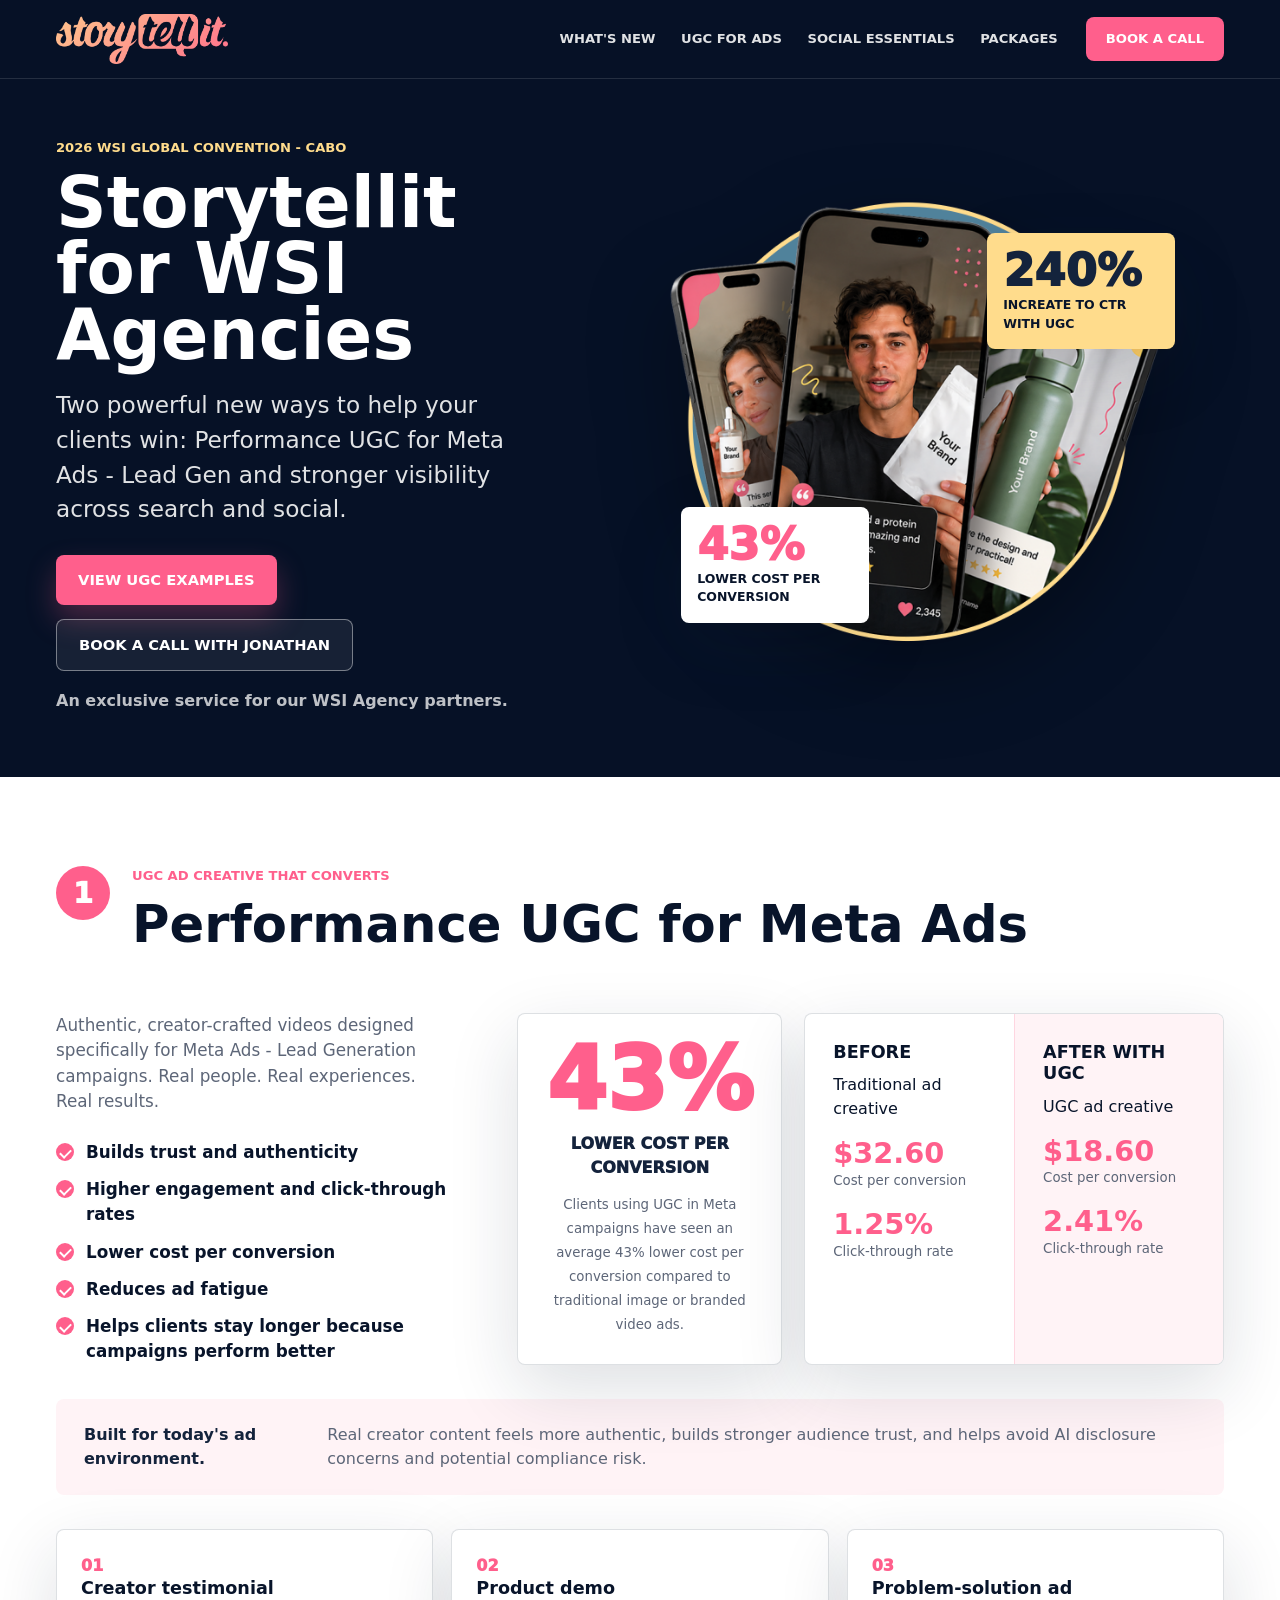
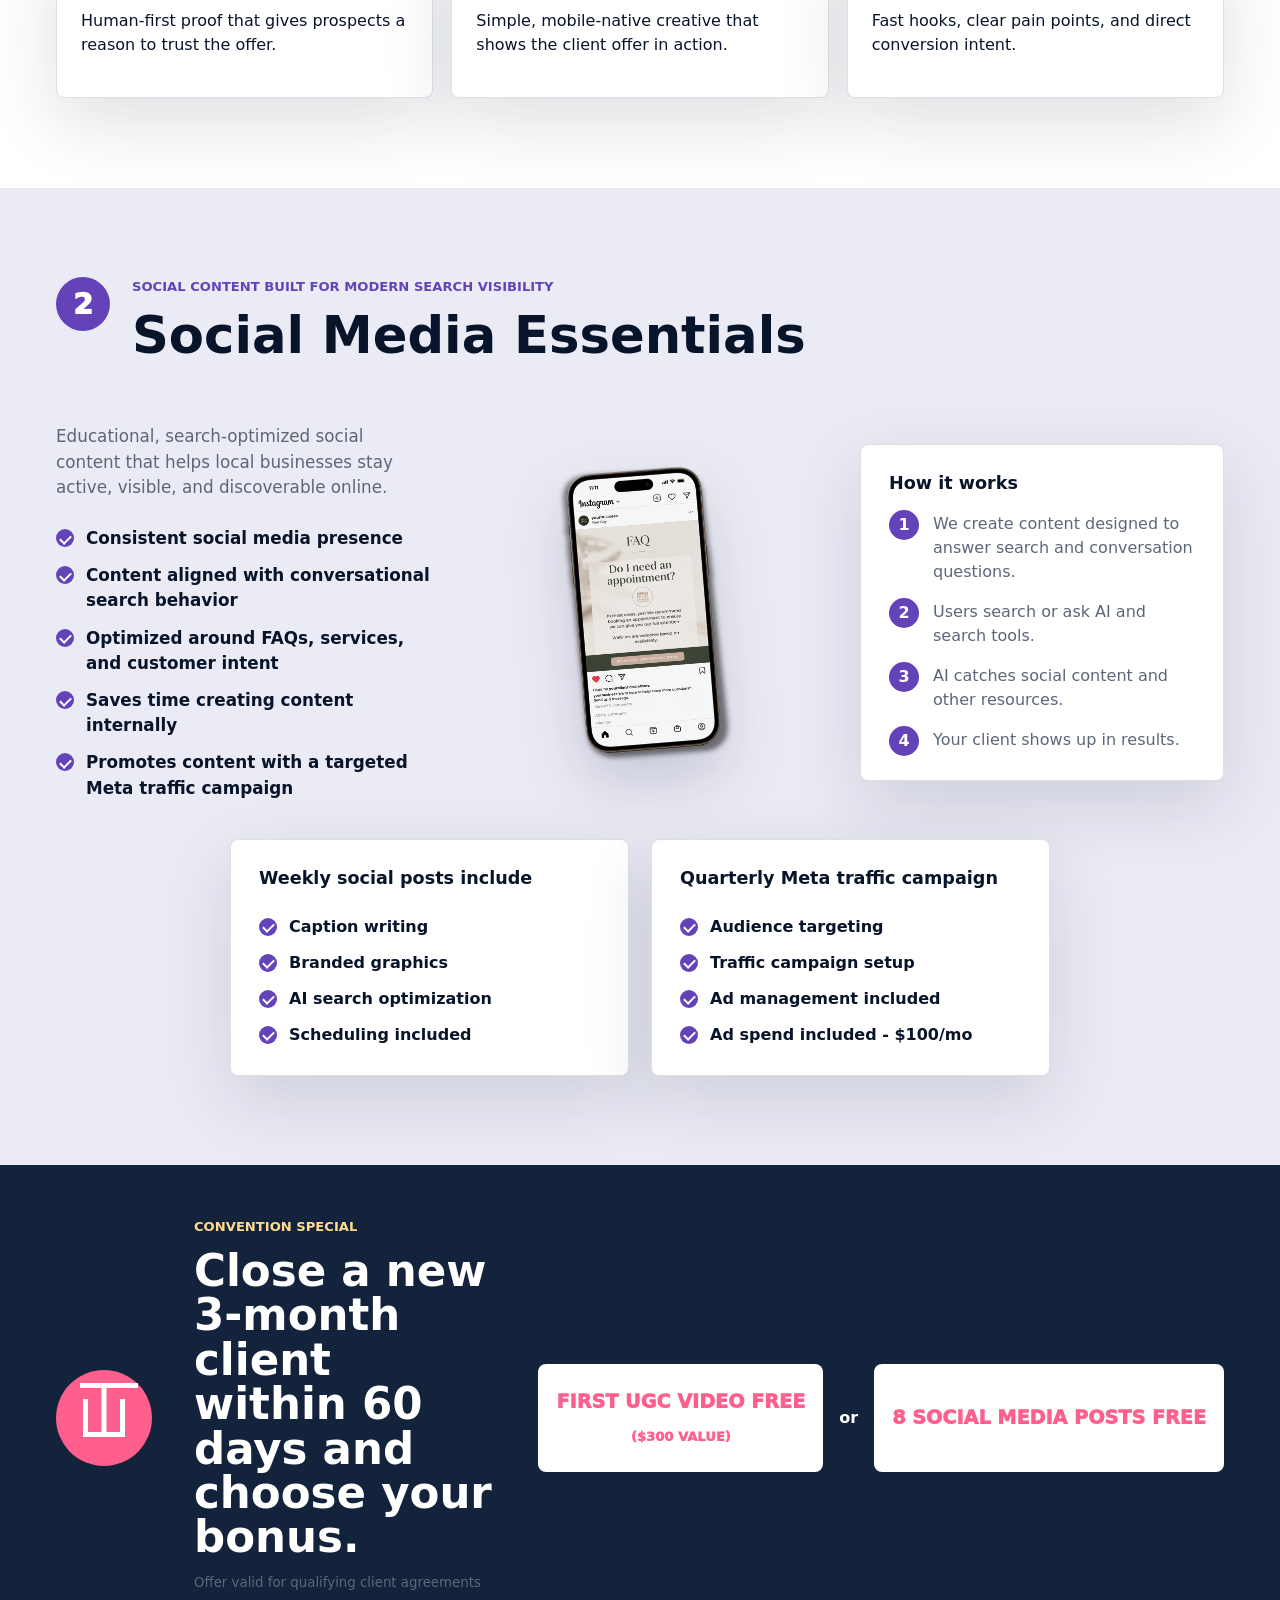
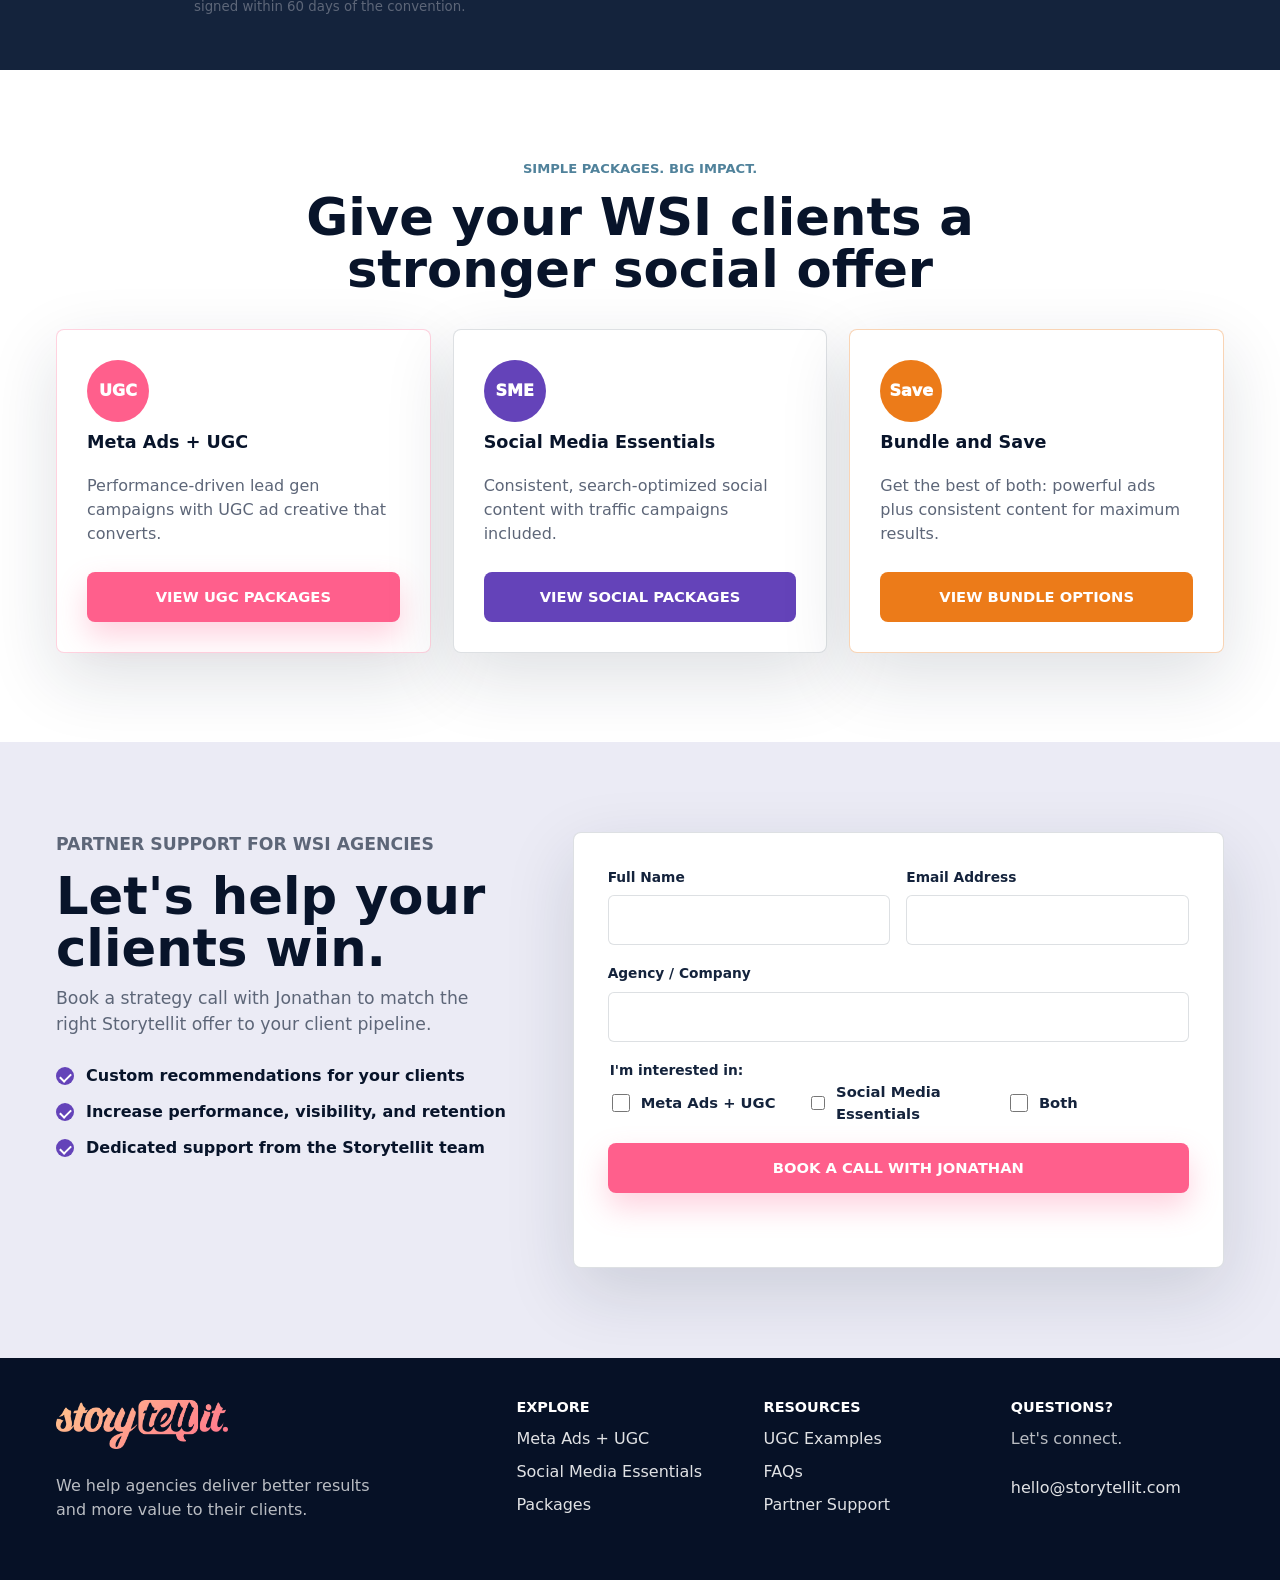
==== index.html @ 776c4718 "Update index.html" ====
<!doctype html>
<html lang="en">
  <head>
    <meta charset="utf-8" />
    <meta name="viewport" content="width=device-width, initial-scale=1" />
    <meta
      name="description"
      content="Storytellit helps WSI Agencies add performance UGC and search-optimized social media packages for their clients."
    />
    <title>Storytellit for WSI Agencies</title>
    <link rel="preload" href="ugc-bubble.png" as="image">
    <link rel="stylesheet" href="style.css">
  </head>
  <body>
    <header class="site-header" aria-label="Primary navigation">
      <a class="brand-link" href="#top" aria-label="Storytellit home">
        <img src="storytellit-logo.png" alt="Storytellit" />
      </a>
      <nav class="nav-links" aria-label="Page sections">
        <a href="#whats-new">What's New</a>
        <a href="#ugc">UGC for Ads</a>
        <a href="#social">Social Essentials</a>
        <a href="#packages">Packages</a>
      </nav>
      <a class="header-cta js-book-call" href="#contact">Book a Call</a>
    </header>

    <main id="top">
      <section class="hero" id="whats-new">
        <div class="hero__content">
          <p class="eyebrow">2026 WSI Global Convention - Cabo</p>
          <h1>Storytellit for WSI Agencies</h1>
          <p class="hero__lead">
            Two powerful new ways to help your clients win: Performance UGC for
            Meta Ads - Lead Gen and stronger visibility across search and social.
          </p>
          <div class="hero__actions">
            <a class="button button--primary" href="#ugc">View UGC Examples</a>
            <a class="button button--outline js-book-call" href="#contact">Book a Call with Jonathan</a>
          </div>
          <p class="trust-note">An exclusive service for our WSI Agency partners.</p>
        </div>

        <div class="hero__visual" aria-label="UGC creative examples">
          <img src="ugc-bubble.png" alt="Creator-style UGC ad creative on mobile phones" />
          <div class="result-card result-card--pink">
            <span>43%</span>
            <p>lower cost per conversion</p>
          </div>
          <div class="result-card result-card--gold">
            <span>240%</span>
            <p>increate to CTR with UGC</p>
          </div>
        </div>
      </section>

      <section class="section section--white" id="ugc">
        <div class="section-heading">
          <span class="section-number section-number--pink">1</span>
          <div>
            <p class="eyebrow eyebrow--pink">UGC ad creative that converts</p>
            <h2>Performance UGC for Meta Ads</h2>
          </div>
        </div>

        <div class="ugc-layout">
          <div class="copy-block">
            <p>
              Authentic, creator-crafted videos designed specifically for Meta Ads -
              Lead Generation campaigns. Real people. Real experiences. Real
              results.
            </p>
            <ul class="check-list check-list--pink">
              <li>Builds trust and authenticity</li>
              <li>Higher engagement and click-through rates</li>
              <li>Lower cost per conversion</li>
              <li>Reduces ad fatigue</li>
              <li>Helps clients stay longer because campaigns perform better</li>
            </ul>
          </div>

          <div class="metrics-panel">
            <div class="metric-card metric-card--featured">
              <span>43%</span>
              <p>lower cost per conversion</p>
              <small>
                Clients using UGC in Meta campaigns have seen an average 43%
                lower cost per conversion compared to traditional image or
                branded video ads.
              </small>
            </div>
            <div class="comparison-card">
              <div>
                <h3>Before</h3>
                <p>Traditional ad creative</p>
                <strong>$32.60</strong>
                <small>Cost per conversion</small>
                <strong>1.25%</strong>
                <small>Click-through rate</small>
              </div>
              <div>
                <h3>After with UGC</h3>
                <p>UGC ad creative</p>
                <strong>$18.60</strong>
                <small>Cost per conversion</small>
                <strong>2.41%</strong>
                <small>Click-through rate</small>
              </div>
            </div>
          </div>
        </div>

        <div class="note-strip">
          <strong>Built for today's ad environment.</strong>
          <span>
            Real creator content feels more authentic, builds stronger audience
            trust, and helps avoid AI disclosure concerns and potential
            compliance risk.
          </span>
        </div>

        <div class="example-formats" aria-label="UGC example formats">
          <article>
            <span>01</span>
            <h3>Creator testimonial</h3>
            <p>Human-first proof that gives prospects a reason to trust the offer.</p>
          </article>
          <article>
            <span>02</span>
            <h3>Product demo</h3>
            <p>Simple, mobile-native creative that shows the client offer in action.</p>
          </article>
          <article>
            <span>03</span>
            <h3>Problem-solution ad</h3>
            <p>Fast hooks, clear pain points, and direct conversion intent.</p>
          </article>
        </div>
      </section>

      <section class="section section--soft" id="social">
        <div class="section-heading">
          <span class="section-number section-number--purple">2</span>
          <div>
            <p class="eyebrow eyebrow--purple">Social content built for modern search visibility</p>
            <h2>Social Media Essentials</h2>
          </div>
        </div>

        <div class="social-layout">
          <div class="copy-block">
            <p>
              Educational, search-optimized social content that helps local
              businesses stay active, visible, and discoverable online.
            </p>
            <ul class="check-list check-list--purple">
              <li>Consistent social media presence</li>
              <li>Content aligned with conversational search behavior</li>
              <li>Optimized around FAQs, services, and customer intent</li>
              <li>Saves time creating content internally</li>
              <li>Promotes content with a targeted Meta traffic campaign</li>
            </ul>
          </div>

          <div class="social-visual">
            <img src="sme-bubble.png" alt="Social Media Essentials post example displayed on a phone" />
          </div>

          <div class="workflow-card">
            <h3>How it works</h3>
            <ol class="workflow-list">
              <li>We create content designed to answer search and conversation questions.</li>
              <li>Users search or ask AI and search tools.</li>
              <li>AI catches social content and other resources.</li>
              <li>Your client shows up in results.</li>
            </ol>
          </div>
        </div>

        <div class="included-grid">
          <article>
            <h3>Weekly social posts include</h3>
            <ul>
              <li>Caption writing</li>
              <li>Branded graphics</li>
              <li>AI search optimization</li>
              <li>Scheduling included</li>
            </ul>
          </article>
          <article>
            <h3>Quarterly Meta traffic campaign</h3>
            <ul>
              <li>Audience targeting</li>
              <li>Traffic campaign setup</li>
              <li>Ad management included</li>
              <li>Ad spend included - $100/mo</li>
            </ul>
          </article>
        </div>
      </section>

      <section class="special" aria-label="Convention special">
        <div class="special__gift" aria-hidden="true">
          <span></span>
        </div>
        <div class="special__copy">
          <p class="eyebrow">Convention special</p>
          <h2>Close a new 3-month client within 60 days and choose your bonus.</h2>
          <small>Offer valid for qualifying client agreements signed within 60 days of the convention.</small>
        </div>
        <div class="special__offers">
          <div>First UGC video free <span>($300 value)</span></div>
          <strong>or</strong>
          <div>8 social media posts free</div>
        </div>
      </section>

      <section class="section section--white" id="packages">
        <div class="center-heading">
          <p class="eyebrow eyebrow--blue">Simple packages. Big impact.</p>
          <h2>Give your WSI clients a stronger social offer</h2>
        </div>

        <div class="package-grid">
          <article class="package-card package-card--pink">
            <div class="package-icon">UGC</div>
            <h3>Meta Ads + UGC</h3>
            <p>Performance-driven lead gen campaigns with UGC ad creative that converts.</p>
            <a class="button button--primary" href="#ugc">View UGC Packages</a>
          </article>
          <article class="package-card package-card--purple">
            <div class="package-icon">SME</div>
            <h3>Social Media Essentials</h3>
            <p>Consistent, search-optimized social content with traffic campaigns included.</p>
            <a class="button button--purple" href="#social">View Social Packages</a>
          </article>
          <article class="package-card package-card--gold">
            <div class="package-icon">Save</div>
            <h3>Bundle and Save</h3>
            <p>Get the best of both: powerful ads plus consistent content for maximum results.</p>
            <a class="button button--gold js-book-call" href="#contact">View Bundle Options</a>
          </article>
        </div>
      </section>

      <section class="contact-section" id="contact">
        <div class="contact-copy">
          <p class="eyebrow eyebrow--purple">Partner support for WSI Agencies</p>
          <h2>Let's help your clients win.</h2>
          <p>Book a strategy call with Jonathan to match the right Storytellit offer to your client pipeline.</p>
          <ul class="check-list check-list--purple">
            <li>Custom recommendations for your clients</li>
            <li>Increase performance, visibility, and retention</li>
            <li>Dedicated support from the Storytellit team</li>
          </ul>
        </div>

        <form class="contact-form" id="strategyForm">
          <div class="field-row">
            <label>
              <span>Full Name</span>
              <input name="name" autocomplete="name" required />
            </label>
            <label>
              <span>Email Address</span>
              <input type="email" name="email" autocomplete="email" required />
            </label>
          </div>
          <label>
            <span>Agency / Company</span>
            <input name="company" autocomplete="organization" required />
          </label>
          <fieldset>
            <legend>I'm interested in:</legend>
            <label><input type="checkbox" name="interest" value="Meta Ads + UGC" /> Meta Ads + UGC</label>
            <label><input type="checkbox" name="interest" value="Social Media Essentials" /> Social Media Essentials</label>
            <label><input type="checkbox" name="interest" value="Both" /> Both</label>
          </fieldset>
          <button class="button button--primary" type="submit">Book a Call with Jonathan</button>
          <p class="form-status" role="status" aria-live="polite"></p>
        </form>
      </section>
    </main>

    <footer class="site-footer">
      <div>
        <img src="storytellit-logo.png" alt="Storytellit" />
        <p>We help agencies deliver better results and more value to their clients.</p>
      </div>
      <nav aria-label="Footer explore links">
        <h2>Explore</h2>
        <a href="#ugc">Meta Ads + UGC</a>
        <a href="#social">Social Media Essentials</a>
        <a href="#packages">Packages</a>
      </nav>
      <nav aria-label="Footer resources links">
        <h2>Resources</h2>
        <a href="#ugc">UGC Examples</a>
        <a href="#packages">FAQs</a>
        <a href="#contact">Partner Support</a>
      </nav>
      <div>
        <h2>Questions?</h2>
        <p>Let's connect.</p>
        <a href="mailto:hello@storytellit.com">hello@storytellit.com</a>
      </div>
    </footer>

    <script src="script.js"></script>
  </body>
</html>
---- style.css ----
:root {
  --blue: #50829b;
  --gold: #ffdc8c;
  --navy: #14233c;
  --soft: #ebebf5;
  --pink: #ff5f8c;
  --purple: #6443b9;
  --ink: #08142a;
  --muted: #5d6678;
  --white: #ffffff;
  --line: rgba(20, 35, 60, 0.14);
  --shadow: 0 24px 70px rgba(20, 35, 60, 0.14);
  --radius: 8px;
  font-family:
    Inter, ui-sans-serif, system-ui, -apple-system, BlinkMacSystemFont, "Segoe UI",
    sans-serif;
}

* {
  box-sizing: border-box;
}

html {
  scroll-behavior: smooth;
}

body {
  margin: 0;
  background: var(--white);
  color: var(--ink);
  line-height: 1.5;
}

img {
  display: block;
  max-width: 100%;
}

a {
  color: inherit;
  text-decoration: none;
}

.site-header {
  position: sticky;
  top: 0;
  z-index: 10;
  display: flex;
  align-items: center;
  gap: 28px;
  min-height: 76px;
  padding: 14px clamp(20px, 5vw, 56px);
  background: #061126;
  color: var(--white);
  border-bottom: 1px solid rgba(255, 255, 255, 0.12);
}

.brand-link {
  display: inline-flex;
  align-items: center;
  flex: 0 0 auto;
}

.brand-link img {
  width: 172px;
  height: auto;
}

.nav-links {
  display: flex;
  justify-content: flex-end;
  gap: clamp(12px, 2vw, 28px);
  width: 100%;
  font-size: 0.82rem;
  font-weight: 800;
  text-transform: uppercase;
}

.nav-links a,
.site-footer a {
  opacity: 0.88;
}

.nav-links a:hover,
.site-footer a:hover {
  opacity: 1;
}

.header-cta {
  flex: 0 0 auto;
  padding: 12px 20px;
  border-radius: var(--radius);
  background: var(--pink);
  color: var(--white);
  font-weight: 900;
  text-transform: uppercase;
  font-size: 0.82rem;
}

.hero {
  display: grid;
  grid-template-columns: minmax(0, 0.9fr) minmax(360px, 1.1fr);
  align-items: center;
  gap: clamp(24px, 5vw, 72px);
  min-height: calc(86vh - 76px);
  padding: clamp(28px, 4vw, 46px) clamp(20px, 5vw, 56px) clamp(32px, 4vw, 50px);
  background: #061126;
  color: var(--white);
  overflow: hidden;
}

.hero__content {
  max-width: 680px;
}

.eyebrow {
  margin: 0 0 12px;
  color: var(--gold);
  font-size: 0.82rem;
  font-weight: 900;
  letter-spacing: 0;
  text-transform: uppercase;
}

.eyebrow--pink {
  color: var(--pink);
}

.eyebrow--purple {
  color: var(--purple);
}

.eyebrow--blue {
  color: var(--blue);
}

h1,
h2,
h3,
p {
  margin-top: 0;
}

h1 {
  max-width: 720px;
  margin-bottom: 20px;
  font-size: clamp(2.9rem, 5.5vw, 5.4rem);
  line-height: 0.94;
  letter-spacing: 0;
}

h2 {
  margin-bottom: 12px;
  font-size: clamp(2.05rem, 4vw, 4rem);
  line-height: 1.02;
  letter-spacing: 0;
}

h3 {
  margin-bottom: 10px;
  font-size: 1.1rem;
  line-height: 1.2;
}

.hero__lead {
  max-width: 600px;
  margin-bottom: 28px;
  color: rgba(255, 255, 255, 0.88);
  font-size: clamp(1.08rem, 2vw, 1.45rem);
}

.hero__actions,
.package-card .button {
  display: flex;
  flex-wrap: wrap;
  gap: 14px;
}

.button {
  display: inline-flex;
  align-items: center;
  justify-content: center;
  min-height: 48px;
  padding: 14px 22px;
  border: 0;
  border-radius: var(--radius);
  cursor: pointer;
  font: inherit;
  font-size: 0.92rem;
  font-weight: 900;
  text-transform: uppercase;
  transition:
    transform 160ms ease,
    box-shadow 160ms ease,
    background 160ms ease;
}

.button:hover,
.header-cta:hover {
  transform: translateY(-1px);
}

.button--primary {
  background: var(--pink);
  color: var(--white);
  box-shadow: 0 14px 30px rgba(255, 95, 140, 0.28);
}

.button--outline {
  background: rgba(255, 255, 255, 0.07);
  color: var(--white);
  border: 1px solid rgba(255, 255, 255, 0.42);
}

.button--purple {
  background: var(--purple);
  color: var(--white);
}

.button--gold {
  background: #ec7b19;
  color: var(--white);
}

.trust-note {
  margin: 18px 0 0;
  color: rgba(255, 255, 255, 0.74);
  font-weight: 700;
}

.hero__visual {
  position: relative;
  justify-self: center;
  width: min(520px, 100%);
}

.hero__visual img {
  width: 100%;
  filter: drop-shadow(0 30px 42px rgba(0, 0, 0, 0.34));
}

.result-card {
  position: absolute;
  display: grid;
  gap: 2px;
  width: min(188px, 36vw);
  padding: 16px;
  border-radius: var(--radius);
  background: var(--white);
  color: var(--ink);
  box-shadow: var(--shadow);
}

.result-card span {
  color: var(--pink);
  font-size: clamp(1.7rem, 4vw, 2.8rem);
  font-weight: 950;
  line-height: 1;
}

.result-card p {
  margin: 0;
  font-size: 0.78rem;
  font-weight: 900;
  text-transform: uppercase;
}

.result-card--pink {
  left: 4%;
  bottom: 12%;
}

.result-card--gold {
  right: 1%;
  top: 13%;
  background: var(--gold);
}

.result-card--gold span {
  color: var(--navy);
}

.section {
  padding: clamp(52px, 7vw, 96px) clamp(20px, 5vw, 56px);
}

.section--white {
  background: var(--white);
}

.section--soft {
  background: var(--soft);
}

.section-heading {
  display: flex;
  align-items: flex-start;
  gap: 22px;
  max-width: 1180px;
  margin: 0 auto clamp(28px, 4vw, 52px);
}

.section-number {
  display: inline-flex;
  align-items: center;
  justify-content: center;
  flex: 0 0 54px;
  width: 54px;
  height: 54px;
  border-radius: 50%;
  color: var(--white);
  font-size: 1.8rem;
  font-weight: 950;
}

.section-number--pink {
  background: var(--pink);
}

.section-number--purple {
  background: var(--purple);
}

.ugc-layout,
.social-layout {
  display: grid;
  grid-template-columns: minmax(0, 0.72fr) minmax(0, 1.28fr);
  gap: clamp(24px, 5vw, 64px);
  max-width: 1180px;
  margin: 0 auto;
}

.copy-block {
  max-width: 500px;
  color: var(--muted);
  font-size: 1.05rem;
}

.check-list,
.included-grid ul {
  display: grid;
  gap: 12px;
  padding: 0;
  margin: 26px 0 0;
  list-style: none;
}

.check-list li,
.included-grid li {
  position: relative;
  padding-left: 30px;
  color: var(--ink);
  font-weight: 650;
}

.check-list li::before,
.included-grid li::before {
  position: absolute;
  left: 0;
  top: 0.18em;
  display: inline-flex;
  align-items: center;
  justify-content: center;
  width: 18px;
  height: 18px;
  border-radius: 50%;
  color: var(--white);
  content: "";
}

.check-list li::after,
.included-grid li::after {
  position: absolute;
  left: 6px;
  top: 0.41em;
  width: 5px;
  height: 9px;
  border: solid var(--white);
  border-width: 0 2px 2px 0;
  content: "";
  transform: rotate(45deg);
}

.check-list--pink li::before {
  background: var(--pink);
}

.check-list--purple li::before,
.included-grid li::before {
  background: var(--purple);
}

.metrics-panel {
  display: grid;
  grid-template-columns: 0.72fr 1.28fr;
  gap: 22px;
  align-items: stretch;
}

.metric-card,
.comparison-card,
.workflow-card,
.included-grid article,
.package-card,
.contact-form,
.example-formats article {
  border: 1px solid var(--line);
  border-radius: var(--radius);
  background: var(--white);
  box-shadow: var(--shadow);
}

.metric-card {
  padding: 28px;
  text-align: center;
}

.metric-card span {
  color: var(--pink);
  font-size: clamp(3.5rem, 8vw, 5.4rem);
  font-weight: 950;
  line-height: 0.9;
}

.metric-card p {
  margin: 12px 0;
  color: var(--navy);
  font-weight: 950;
  text-transform: uppercase;
}

small {
  color: var(--muted);
  line-height: 1.45;
}

.comparison-card {
  display: grid;
  grid-template-columns: repeat(2, minmax(0, 1fr));
  overflow: hidden;
}

.comparison-card > div {
  padding: 28px;
}

.comparison-card > div + div {
  background: #fff3f6;
  border-left: 1px solid rgba(255, 95, 140, 0.2);
}

.comparison-card h3 {
  text-transform: uppercase;
}

.comparison-card strong {
  display: block;
  margin-top: 18px;
  color: var(--pink);
  font-size: 1.8rem;
  line-height: 1;
}

.note-strip {
  display: flex;
  gap: 18px;
  max-width: 1180px;
  margin: 34px auto 0;
  padding: 24px 28px;
  border-radius: var(--radius);
  background: #fff3f6;
  color: var(--navy);
}

.note-strip span {
  color: var(--muted);
}

.example-formats {
  display: grid;
  grid-template-columns: repeat(3, minmax(0, 1fr));
  gap: 18px;
  max-width: 1180px;
  margin: 34px auto 0;
}

.example-formats article {
  padding: 24px;
}

.example-formats span {
  color: var(--pink);
  font-weight: 950;
}

.social-layout {
  grid-template-columns: minmax(0, 0.72fr) minmax(260px, 0.58fr) minmax(0, 0.7fr);
  align-items: center;
}

.social-visual img {
  width: min(360px, 100%);
  margin: 0 auto;
  filter: drop-shadow(0 28px 30px rgba(20, 35, 60, 0.18));
}

.workflow-card {
  padding: 28px;
}

.workflow-list {
  display: grid;
  gap: 16px;
  padding: 0;
  margin: 18px 0 0;
  list-style: none;
  counter-reset: workflow;
}

.workflow-list li {
  position: relative;
  padding-left: 44px;
  color: var(--muted);
}

.workflow-list li::before {
  position: absolute;
  left: 0;
  top: -2px;
  display: inline-flex;
  align-items: center;
  justify-content: center;
  width: 30px;
  height: 30px;
  border-radius: 50%;
  background: var(--purple);
  color: var(--white);
  content: counter(workflow);
  counter-increment: workflow;
  font-weight: 900;
}

.included-grid {
  display: grid;
  grid-template-columns: repeat(2, minmax(0, 1fr));
  gap: 22px;
  max-width: 820px;
  margin: 38px auto 0;
}

.included-grid article {
  padding: 28px;
}

.special {
  display: grid;
  grid-template-columns: auto minmax(260px, 1fr) auto;
  align-items: center;
  gap: clamp(20px, 4vw, 42px);
  padding: clamp(32px, 5vw, 52px) clamp(20px, 5vw, 56px);
  background: var(--navy);
  color: var(--white);
}

.special__gift {
  display: flex;
  align-items: center;
  justify-content: center;
  width: 96px;
  height: 96px;
  border-radius: 50%;
  background: var(--pink);
}

.special__gift span {
  position: relative;
  width: 42px;
  height: 38px;
  border: 5px solid var(--white);
  border-top: 0;
}

.special__gift span::before,
.special__gift span::after {
  position: absolute;
  background: var(--white);
  content: "";
}

.special__gift span::before {
  left: 50%;
  top: -14px;
  width: 5px;
  height: 52px;
  transform: translateX(-50%);
}

.special__gift span::after {
  left: -8px;
  top: -16px;
  width: 58px;
  height: 5px;
}

.special h2 {
  max-width: 720px;
  margin-bottom: 10px;
  font-size: clamp(1.8rem, 3.4vw, 3.2rem);
}

.special__offers {
  display: flex;
  align-items: center;
  gap: 16px;
}

.special__offers div {
  display: grid;
  place-items: center;
  min-width: 190px;
  min-height: 108px;
  padding: 18px;
  border-radius: var(--radius);
  background: var(--white);
  color: var(--pink);
  font-size: 1.2rem;
  font-weight: 950;
  line-height: 1.1;
  text-align: center;
  text-transform: uppercase;
}

.special__offers span {
  color: var(--pink);
  font-size: 0.82rem;
}

.center-heading {
  max-width: 780px;
  margin: 0 auto 34px;
  text-align: center;
}

.package-grid {
  display: grid;
  grid-template-columns: repeat(3, minmax(0, 1fr));
  gap: 22px;
  max-width: 1180px;
  margin: 0 auto;
}

.package-card {
  display: flex;
  flex-direction: column;
  gap: 10px;
  padding: 30px;
}

.package-card p {
  flex: 1;
  color: var(--muted);
}

.package-icon {
  display: inline-flex;
  align-items: center;
  justify-content: center;
  width: 62px;
  height: 62px;
  border-radius: 50%;
  color: var(--white);
  font-weight: 950;
}

.package-card--pink {
  border-color: rgba(255, 95, 140, 0.28);
}

.package-card--pink .package-icon {
  background: var(--pink);
}

.package-card--purple .package-icon {
  background: var(--purple);
}

.package-card--gold {
  border-color: rgba(236, 123, 25, 0.32);
}

.package-card--gold .package-icon {
  background: #ec7b19;
}

.contact-section {
  display: grid;
  grid-template-columns: minmax(0, 0.82fr) minmax(340px, 1.18fr);
  gap: clamp(28px, 5vw, 72px);
  padding: clamp(52px, 7vw, 92px) clamp(20px, 5vw, 56px);
  background: var(--soft);
}

.contact-copy {
  max-width: 540px;
}

.contact-copy p {
  color: var(--muted);
  font-size: 1.08rem;
}

.contact-form {
  display: grid;
  gap: 18px;
  padding: clamp(22px, 4vw, 34px);
}

.field-row {
  display: grid;
  grid-template-columns: repeat(2, minmax(0, 1fr));
  gap: 16px;
}

label,
fieldset {
  display: grid;
  gap: 8px;
  margin: 0;
  color: var(--navy);
  font-weight: 800;
}

label span,
legend {
  font-size: 0.86rem;
}

input {
  width: 100%;
  min-height: 48px;
  padding: 12px 14px;
  border: 1px solid var(--line);
  border-radius: 6px;
  color: var(--ink);
  font: inherit;
}

input:focus {
  outline: 3px solid rgba(80, 130, 155, 0.22);
  border-color: var(--blue);
}

fieldset {
  grid-template-columns: repeat(3, minmax(0, 1fr));
  gap: 12px 16px;
  padding: 0;
  border: 0;
}

legend {
  grid-column: 1 / -1;
}

fieldset label {
  display: flex;
  align-items: center;
  gap: 8px;
  min-height: 38px;
  font-size: 0.92rem;
  font-weight: 700;
}

fieldset input {
  width: 18px;
  min-height: 18px;
  accent-color: var(--pink);
}

.form-status {
  min-height: 22px;
  margin: 0;
  color: var(--muted);
  font-size: 0.92rem;
}

.site-footer {
  display: grid;
  grid-template-columns: minmax(220px, 1.4fr) repeat(3, minmax(140px, 0.7fr));
  gap: 34px;
  padding: 42px clamp(20px, 5vw, 56px);
  background: #061126;
  color: var(--white);
}

.site-footer img {
  width: 172px;
  margin-bottom: 16px;
}

.site-footer p {
  max-width: 320px;
  color: rgba(255, 255, 255, 0.72);
}

.site-footer nav,
.site-footer div {
  display: grid;
  align-content: start;
  gap: 9px;
}

.site-footer h2 {
  margin: 0 0 4px;
  color: var(--white);
  font-size: 0.9rem;
  text-transform: uppercase;
}

@media (max-width: 1080px) {
  .nav-links {
    display: none;
  }

  .site-header {
    justify-content: space-between;
  }

  .hero,
  .ugc-layout,
  .social-layout,
  .contact-section,
  .special {
    grid-template-columns: 1fr;
  }

  .hero {
    min-height: auto;
  }

  .hero__content {
    max-width: 820px;
  }

  .hero__visual {
    max-width: 620px;
  }

  .metrics-panel,
  .package-grid,
  .example-formats {
    grid-template-columns: 1fr;
  }

  .social-layout {
    align-items: start;
  }

  .social-visual {
    order: -1;
  }

  .special__offers {
    align-items: stretch;
  }
}

@media (max-width: 720px) {
  .site-header {
    min-height: 66px;
    padding: 12px 16px;
  }

  .brand-link img,
  .site-footer img {
    width: 138px;
  }

  .header-cta {
    padding: 10px 12px;
    font-size: 0.72rem;
  }

  .hero {
    gap: 18px;
    padding: 18px 16px 22px;
  }

  h1 {
    font-size: clamp(2.15rem, 12vw, 3.2rem);
  }

  .hero__lead {
    margin-bottom: 18px;
    font-size: 1rem;
  }

  .hero__actions {
    gap: 10px;
  }

  .button {
    min-height: 44px;
    padding: 12px 16px;
    font-size: 0.8rem;
  }

  .trust-note {
    margin-top: 12px;
    font-size: 0.9rem;
  }

  .hero__visual img {
    width: min(230px, 66vw);
    margin: 0 auto;
  }

  .section,
  .contact-section {
    padding: 46px 16px;
  }

  .section-heading {
    gap: 14px;
  }

  .section-number {
    flex-basis: 44px;
    width: 44px;
    height: 44px;
    font-size: 1.35rem;
  }

  .comparison-card,
  .included-grid,
  .field-row,
  fieldset,
  .site-footer {
    grid-template-columns: 1fr;
  }

  .comparison-card > div + div {
    border-top: 1px solid rgba(255, 95, 140, 0.2);
    border-left: 0;
  }

  .note-strip,
  .special__offers {
    flex-direction: column;
  }

  .result-card {
    width: 118px;
    padding: 10px;
  }

  .result-card span {
    font-size: 1.55rem;
  }

  .result-card p {
    font-size: 0.58rem;
  }

  .result-card--pink {
    left: 3%;
    bottom: 3%;
  }

  .result-card--gold {
    right: 3%;
    top: 8%;
  }

  .special {
    padding: 40px 16px;
  }

  .special__gift {
    width: 76px;
    height: 76px;
  }

  .special__offers div {
    width: 100%;
    min-height: 92px;
  }
}
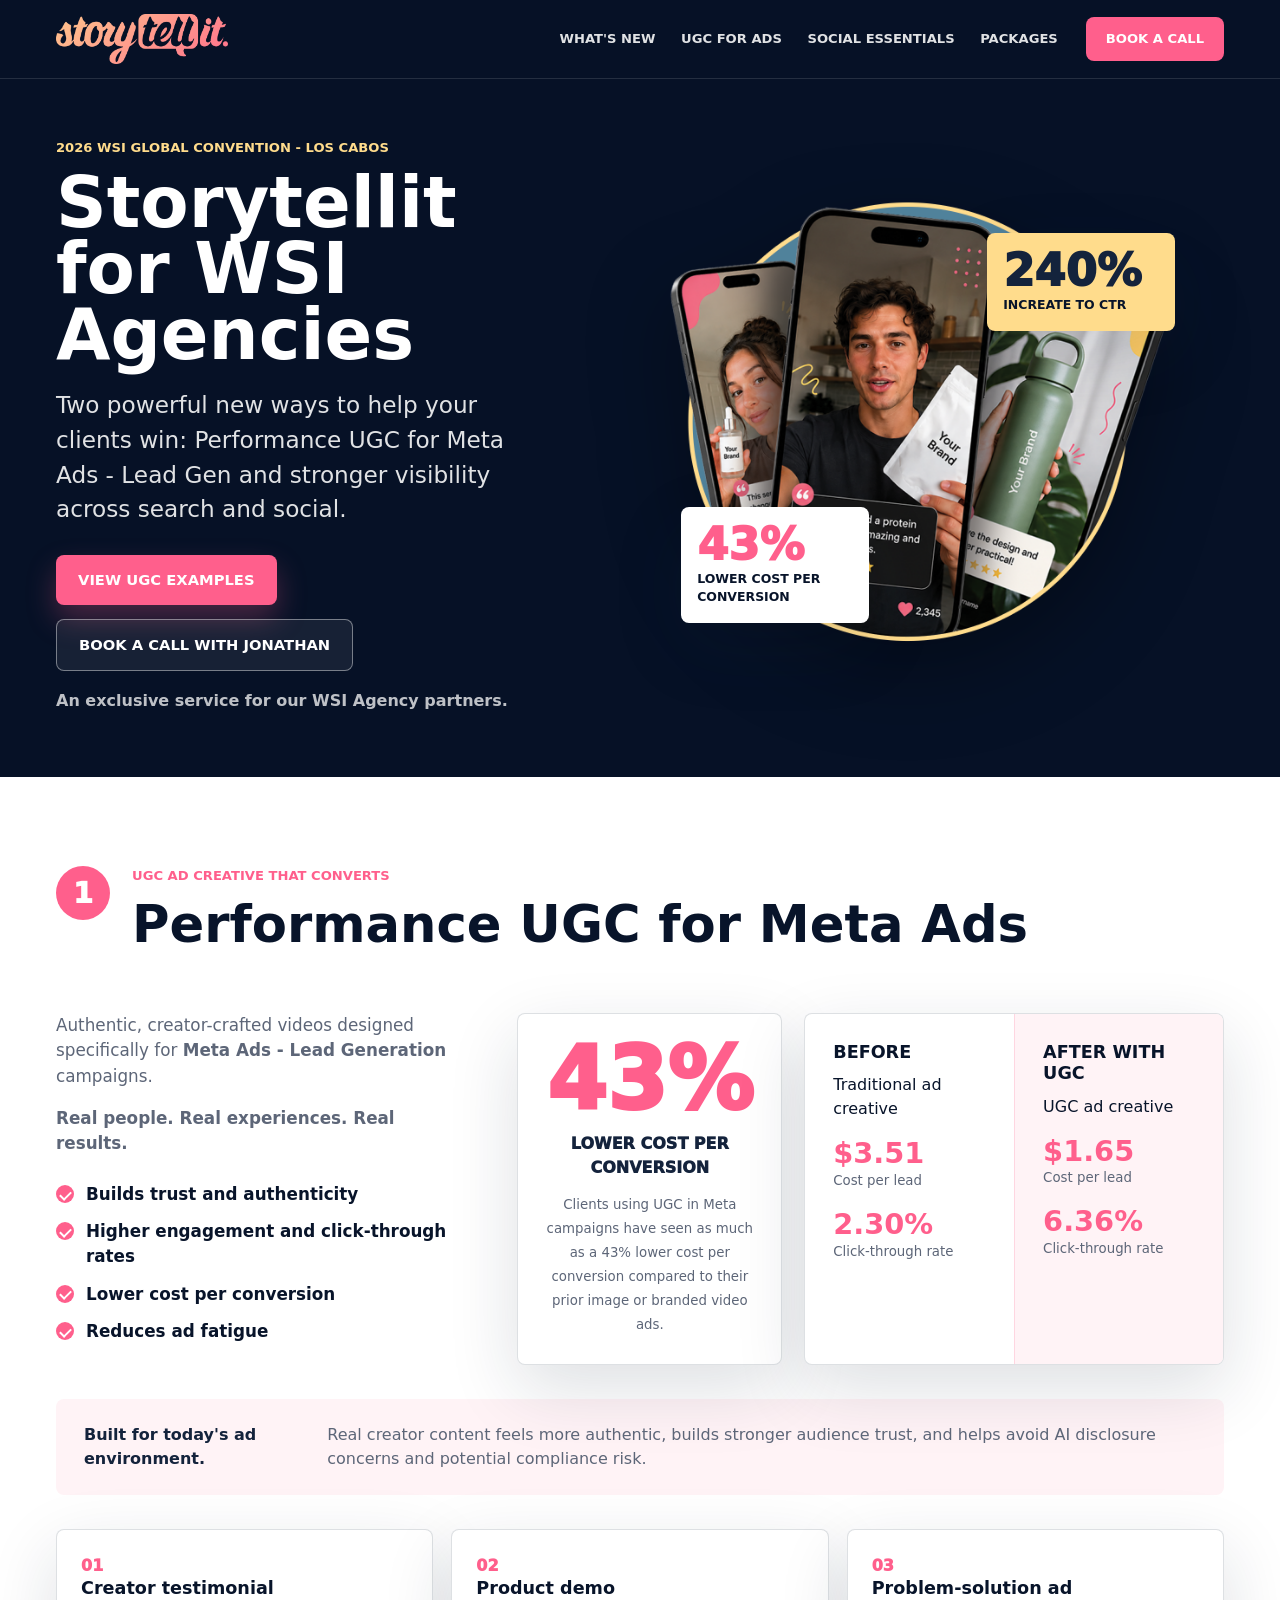
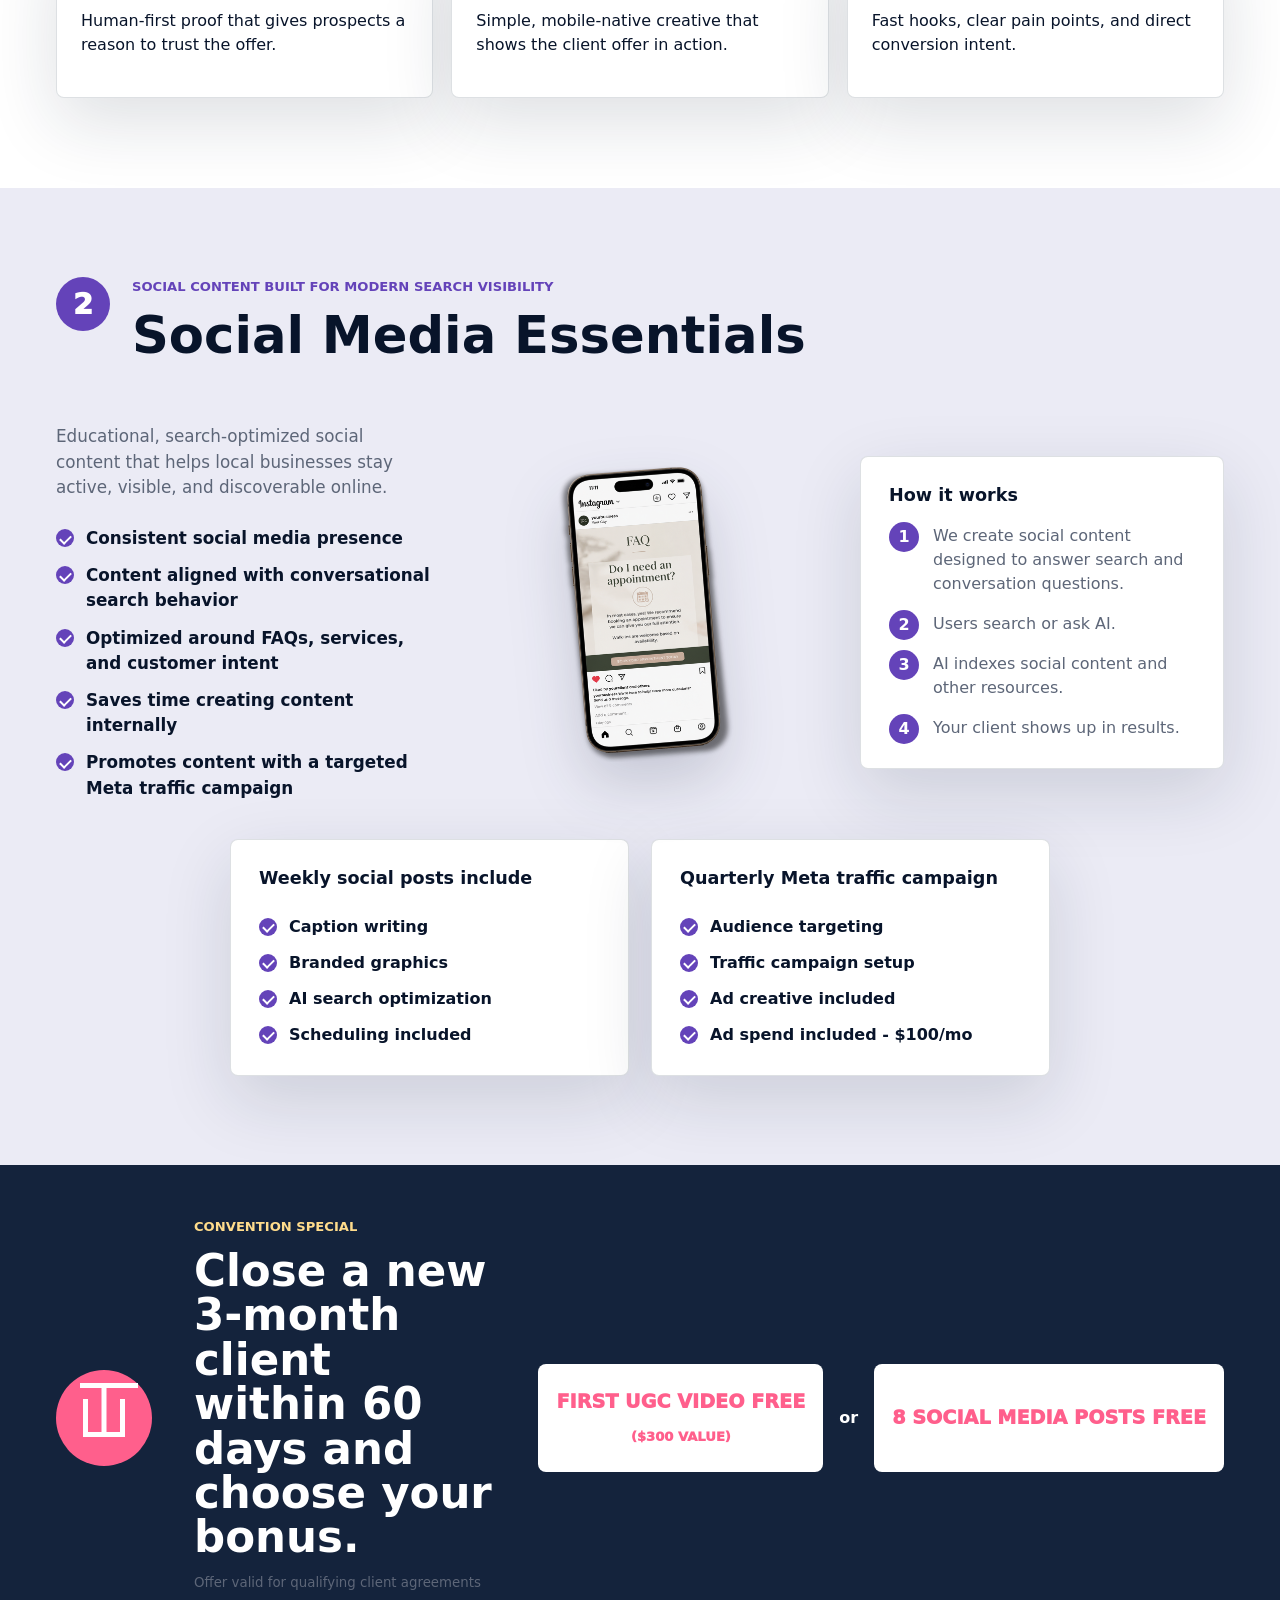
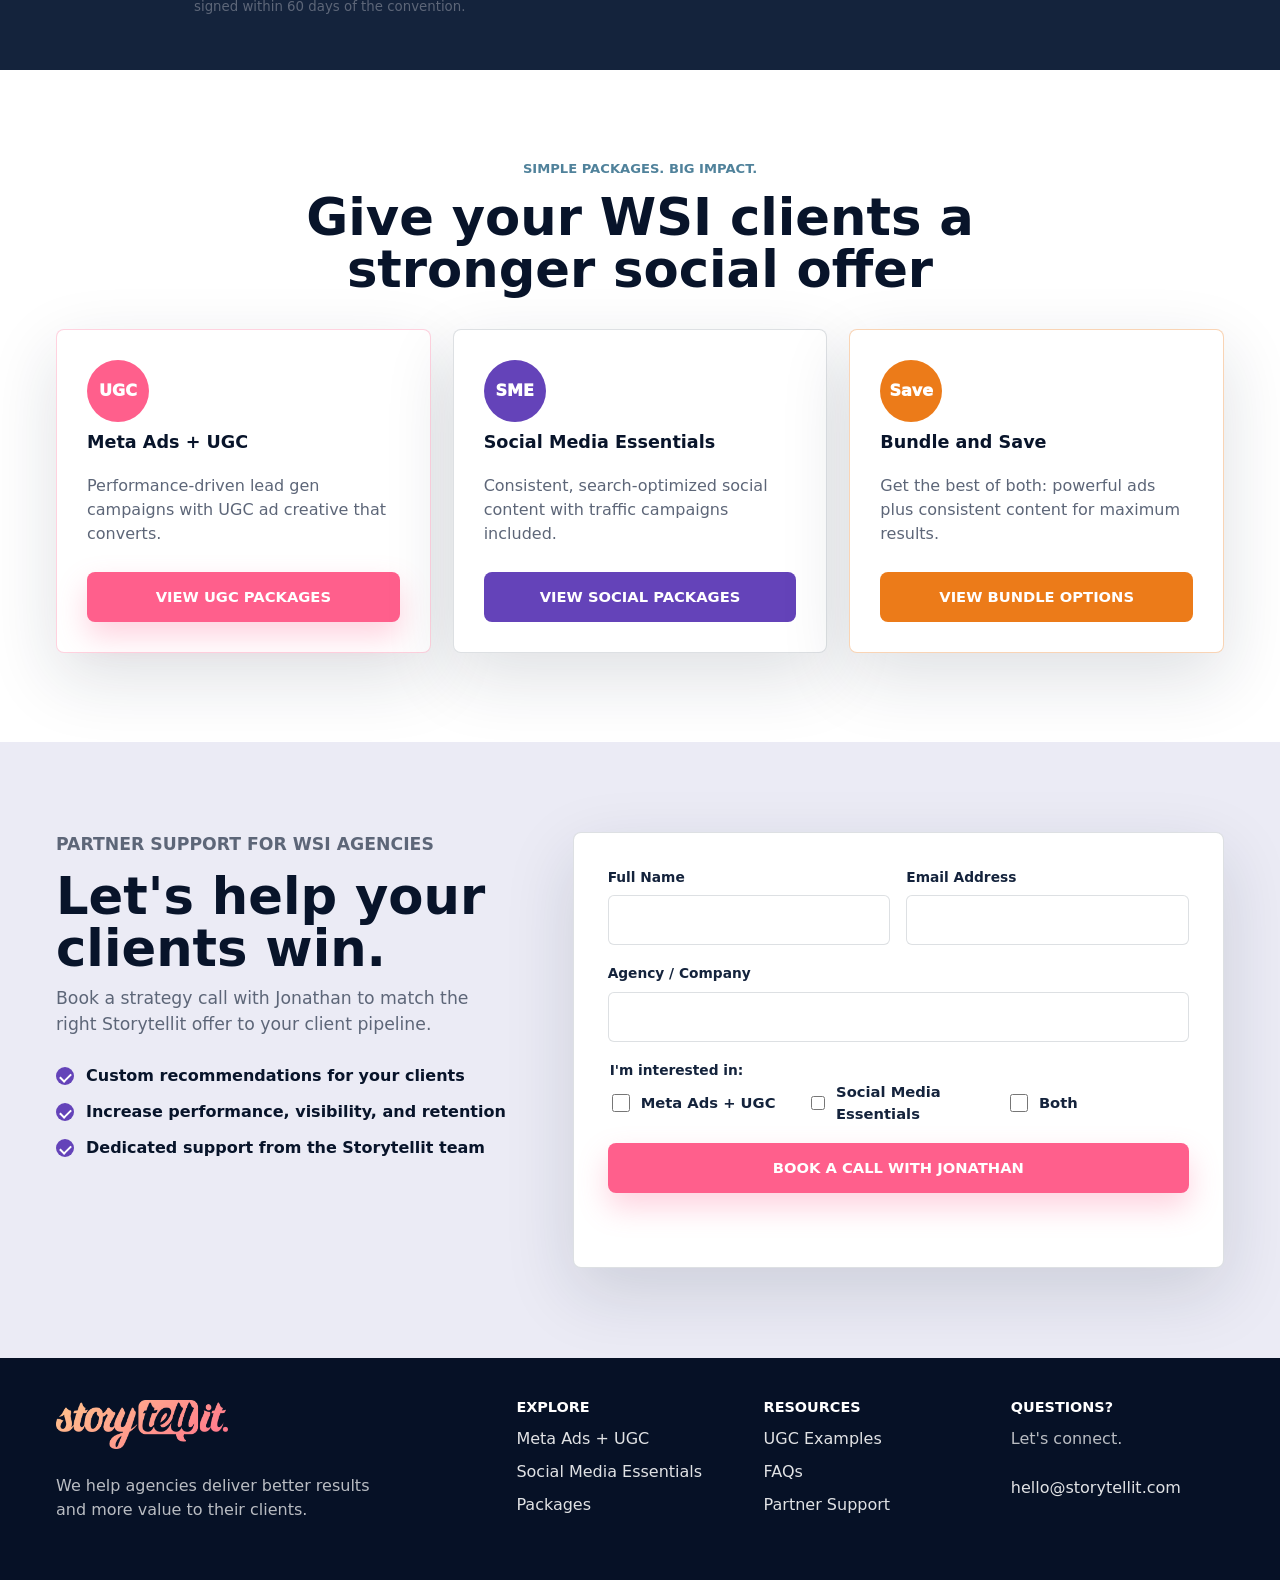
==== commit a4d6ff30: "Update index.html" ====
--- a/index.html
+++ b/index.html
@@ -28,7 +28,7 @@
     <main id="top">
       <section class="hero" id="whats-new">
         <div class="hero__content">
-          <p class="eyebrow">2026 WSI Global Convention - Cabo</p>
+          <p class="eyebrow">2026 WSI Global Convention - Los Cabos</p>
           <h1>Storytellit for WSI Agencies</h1>
           <p class="hero__lead">
             Two powerful new ways to help your clients win: Performance UGC for
@@ -49,7 +49,7 @@
           </div>
           <div class="result-card result-card--gold">
             <span>240%</span>
-            <p>increate to CTR with UGC</p>
+            <p>increate to CTR</p>
           </div>
         </div>
       </section>
@@ -66,16 +66,16 @@
         <div class="ugc-layout">
           <div class="copy-block">
             <p>
-              Authentic, creator-crafted videos designed specifically for Meta Ads -
-              Lead Generation campaigns. Real people. Real experiences. Real
-              results.
+              Authentic, creator-crafted videos designed specifically for <b>Meta Ads -
+              Lead Generation</b> campaigns. </p>
+            <p><b>Real people. Real experiences. Real
+              results.</b>
             </p>
             <ul class="check-list check-list--pink">
               <li>Builds trust and authenticity</li>
               <li>Higher engagement and click-through rates</li>
               <li>Lower cost per conversion</li>
               <li>Reduces ad fatigue</li>
-              <li>Helps clients stay longer because campaigns perform better</li>
             </ul>
           </div>
 
@@ -84,8 +84,8 @@
               <span>43%</span>
               <p>lower cost per conversion</p>
               <small>
-                Clients using UGC in Meta campaigns have seen an average 43%
-                lower cost per conversion compared to traditional image or
+                Clients using UGC in Meta campaigns have seen as much as a 43%
+                lower cost per conversion compared to their prior image or
                 branded video ads.
               </small>
             </div>
@@ -93,17 +93,17 @@
               <div>
                 <h3>Before</h3>
                 <p>Traditional ad creative</p>
-                <strong>$32.60</strong>
-                <small>Cost per conversion</small>
-                <strong>1.25%</strong>
+                <strong>$3.51</strong>
+                <small>Cost per lead</small>
+                <strong>2.30%</strong>
                 <small>Click-through rate</small>
               </div>
               <div>
                 <h3>After with UGC</h3>
                 <p>UGC ad creative</p>
-                <strong>$18.60</strong>
-                <small>Cost per conversion</small>
-                <strong>2.41%</strong>
+                <strong>$1.65</strong>
+                <small>Cost per lead</small>
+                <strong>6.36%</strong>
                 <small>Click-through rate</small>
               </div>
             </div>
@@ -169,9 +169,9 @@
           <div class="workflow-card">
             <h3>How it works</h3>
             <ol class="workflow-list">
-              <li>We create content designed to answer search and conversation questions.</li>
-              <li>Users search or ask AI and search tools.</li>
-              <li>AI catches social content and other resources.</li>
+              <li>We create social content designed to answer search and conversation questions.</li>
+              <li>Users search or ask AI.</li>
+              <li>AI indexes social content and other resources.</li>
               <li>Your client shows up in results.</li>
             </ol>
           </div>
@@ -192,8 +192,8 @@
             <ul>
               <li>Audience targeting</li>
               <li>Traffic campaign setup</li>
-              <li>Ad management included</li>
-              <li>Ad spend included - $100/mo</li>
+              <li>Ad creative included</li>
+              <li><b>Ad spend included - $100/mo</b></li>
             </ul>
           </article>
         </div>
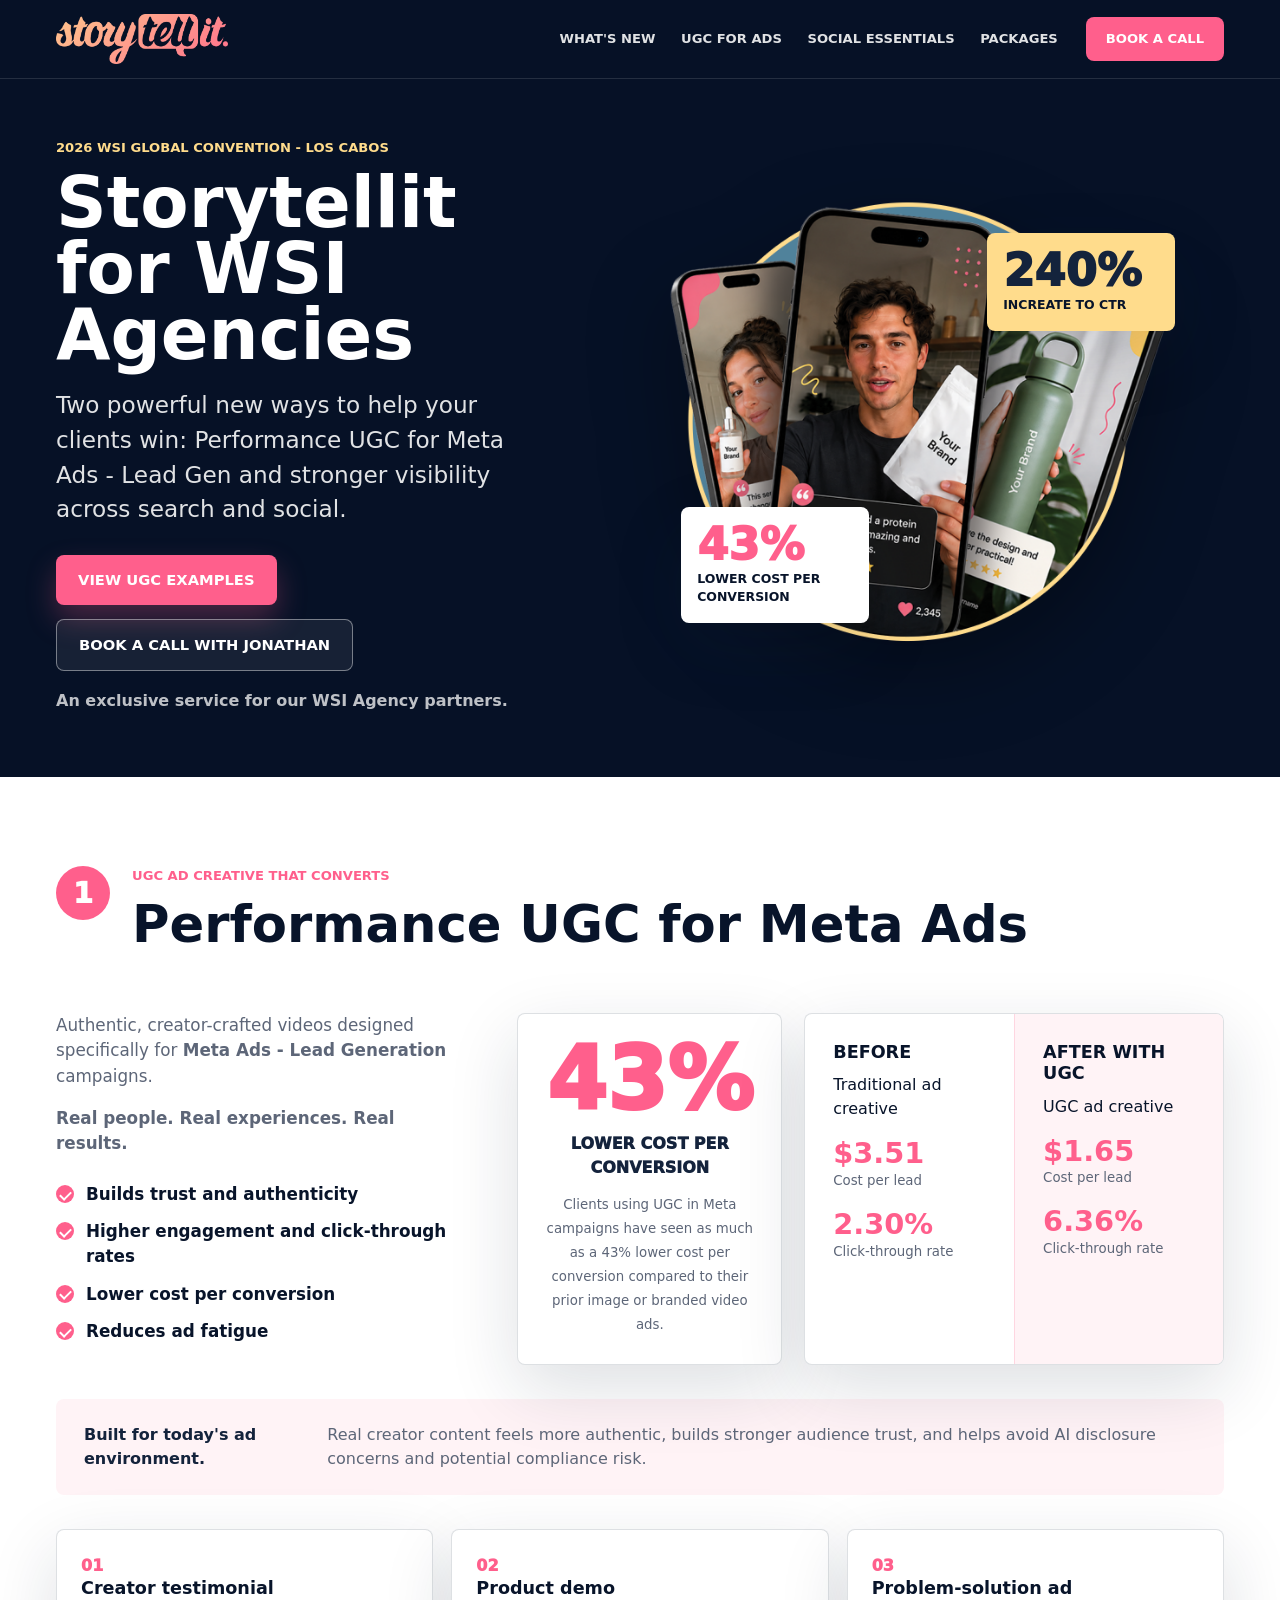
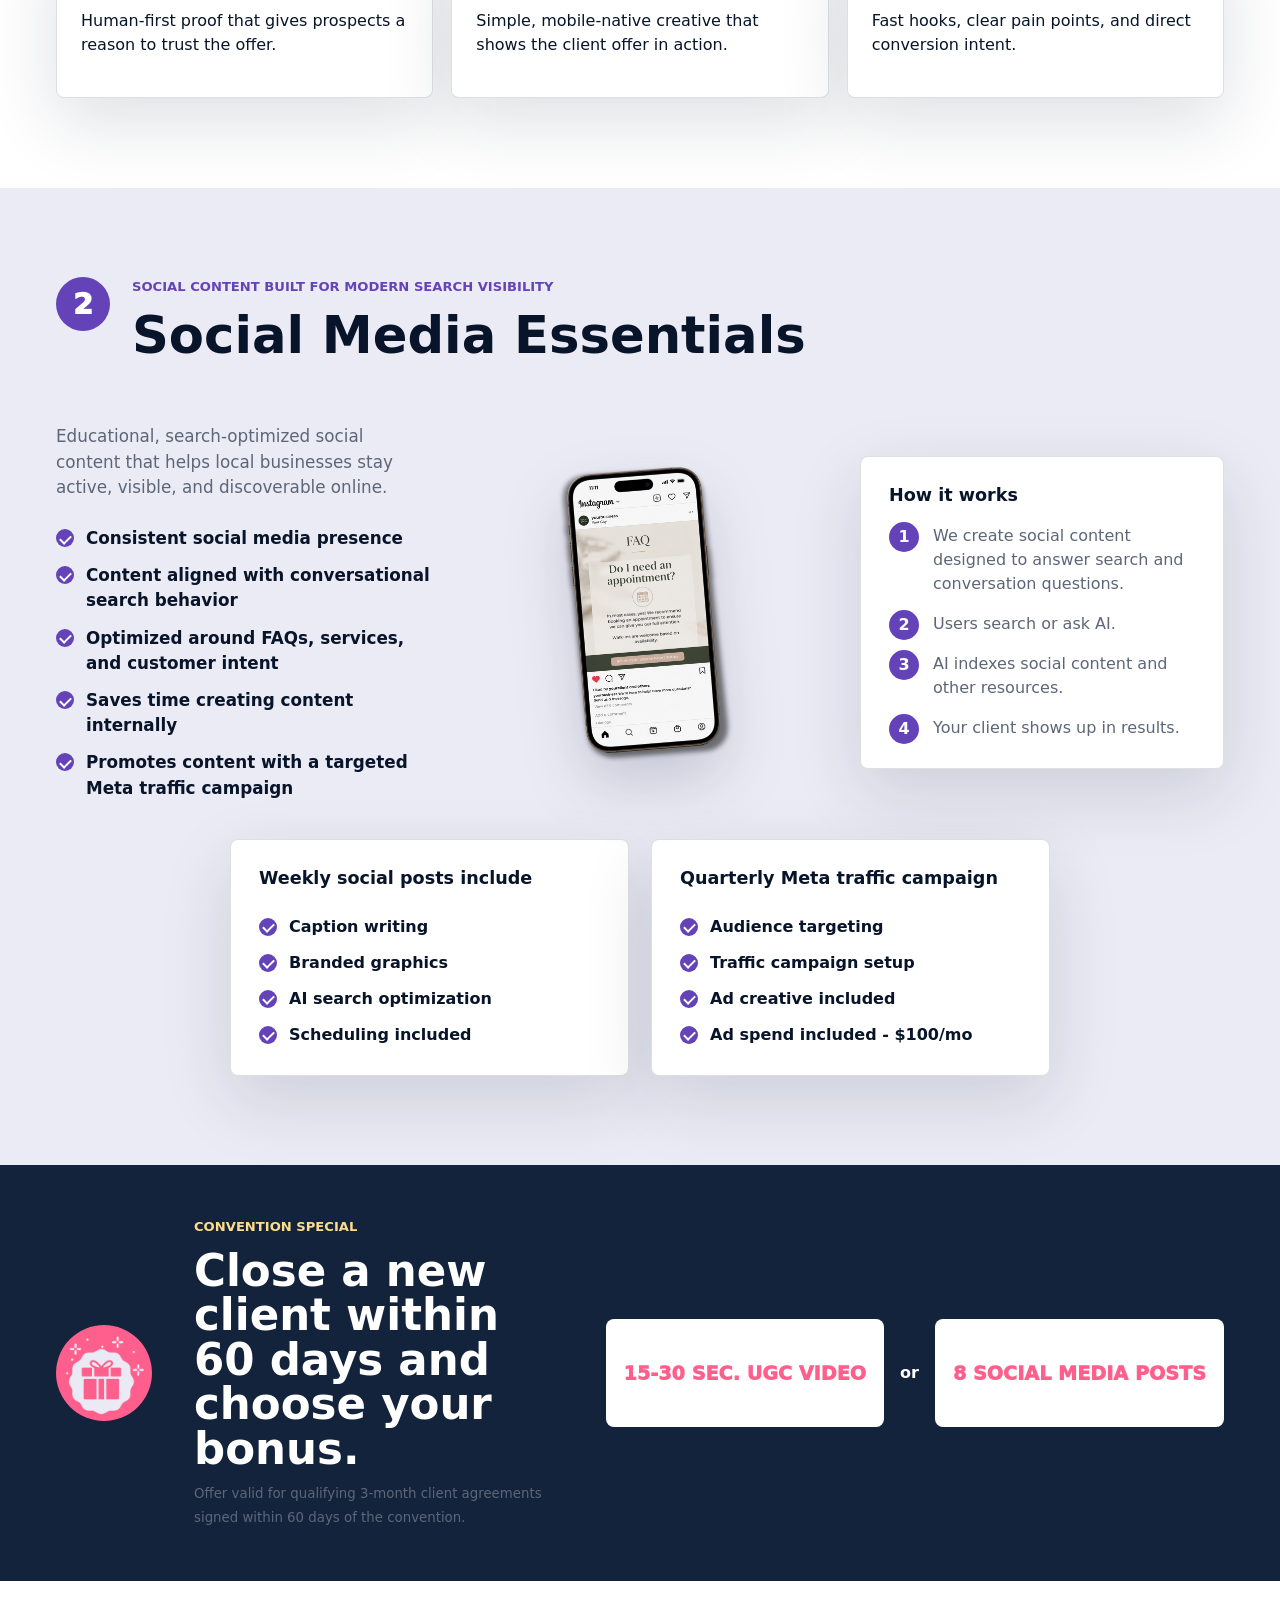
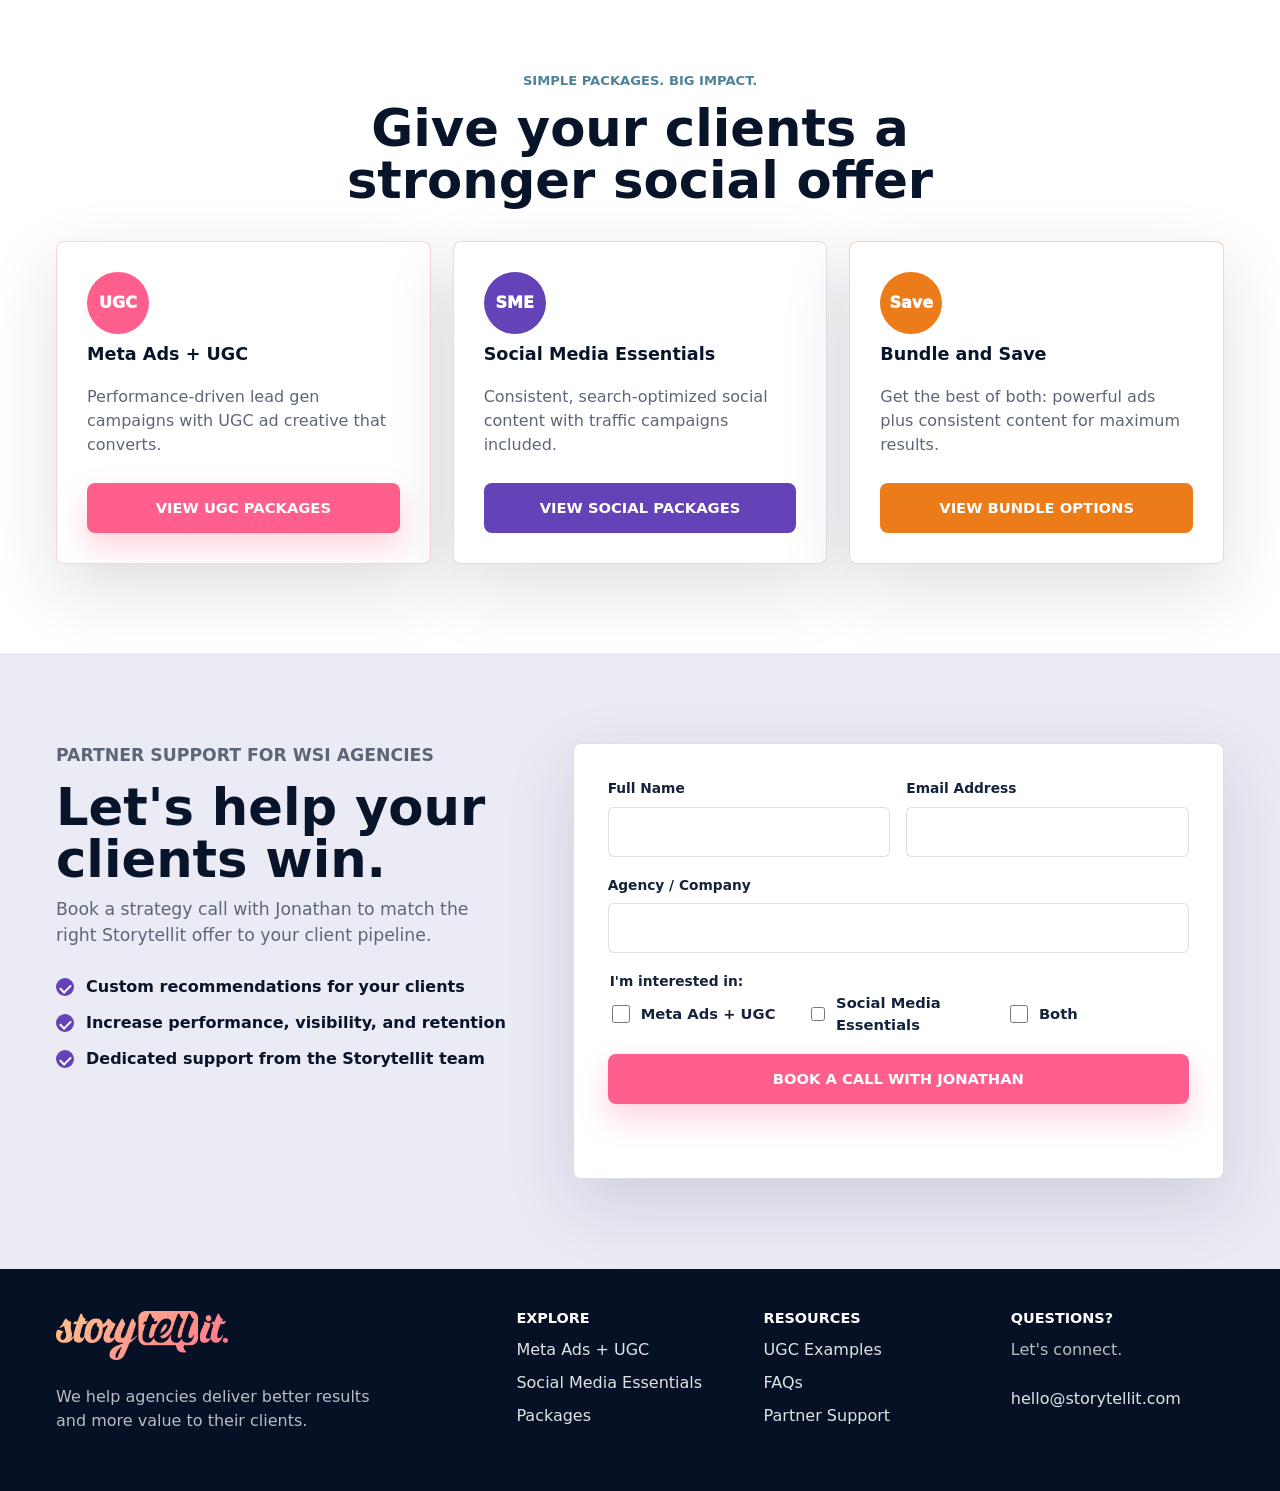
==== commit e1292c5d: "Update index.html" ====
--- a/index.html
+++ b/index.html
@@ -201,26 +201,25 @@
 
       <section class="special" aria-label="Convention special">
         <div class="special__gift" aria-hidden="true">
-          <span></span>
-        </div>
+  <img src="gift-icon.png" alt="">
+</div>
         <div class="special__copy">
           <p class="eyebrow">Convention special</p>
-          <h2>Close a new 3-month client within 60 days and choose your bonus.</h2>
-          <small>Offer valid for qualifying client agreements signed within 60 days of the convention.</small>
+          <h2>Close a new client within 60 days and choose your bonus.</h2>
+          <small>Offer valid for qualifying 3-month client agreements signed within 60 days of the convention.</small>
         </div>
         <div class="special__offers">
-          <div>First UGC video free <span>($300 value)</span></div>
+          <div>15-30 Sec. UGC video</div>
           <strong>or</strong>
-          <div>8 social media posts free</div>
+          <div>8 social media posts</div>
         </div>
       </section>
 
       <section class="section section--white" id="packages">
         <div class="center-heading">
           <p class="eyebrow eyebrow--blue">Simple packages. Big impact.</p>
-          <h2>Give your WSI clients a stronger social offer</h2>
-        </div>
-
+          <h2>Give your clients a stronger social offer</h2>
+        </div>
         <div class="package-grid">
           <article class="package-card package-card--pink">
             <div class="package-icon">UGC</div>
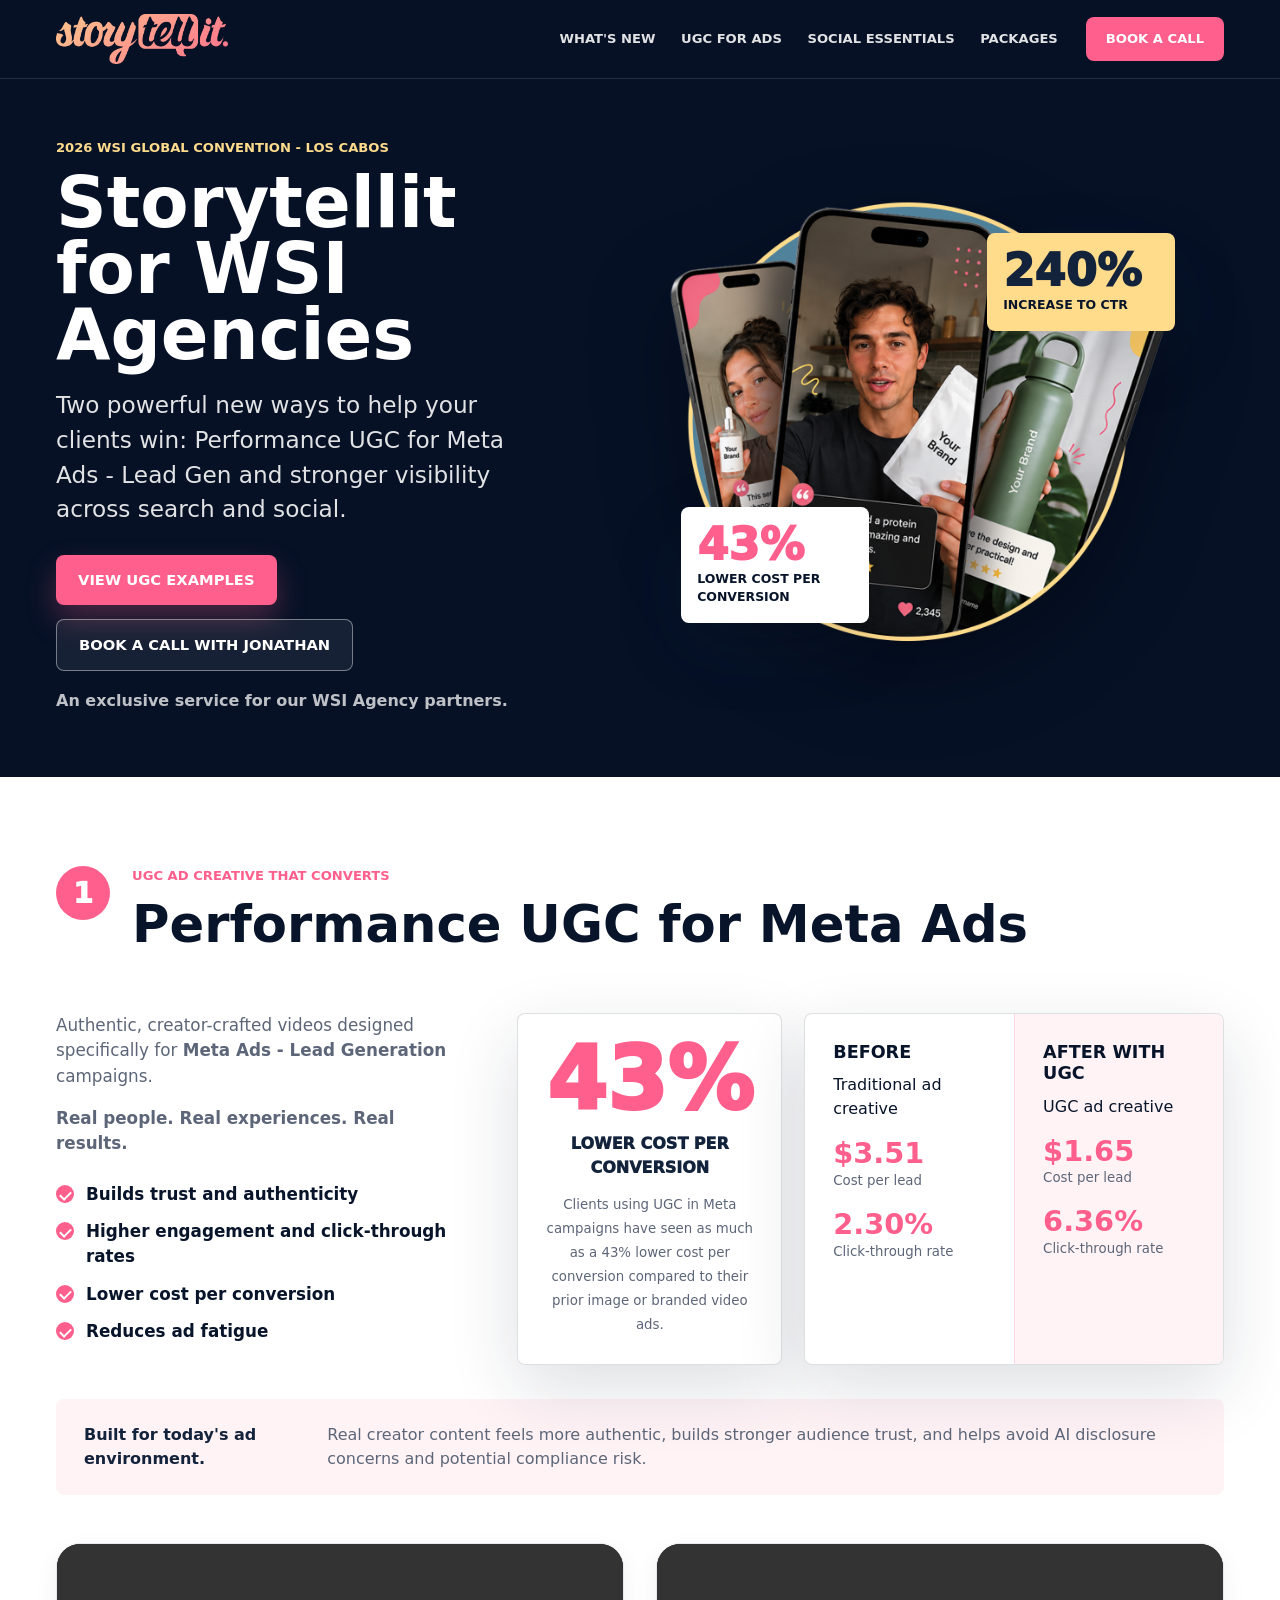
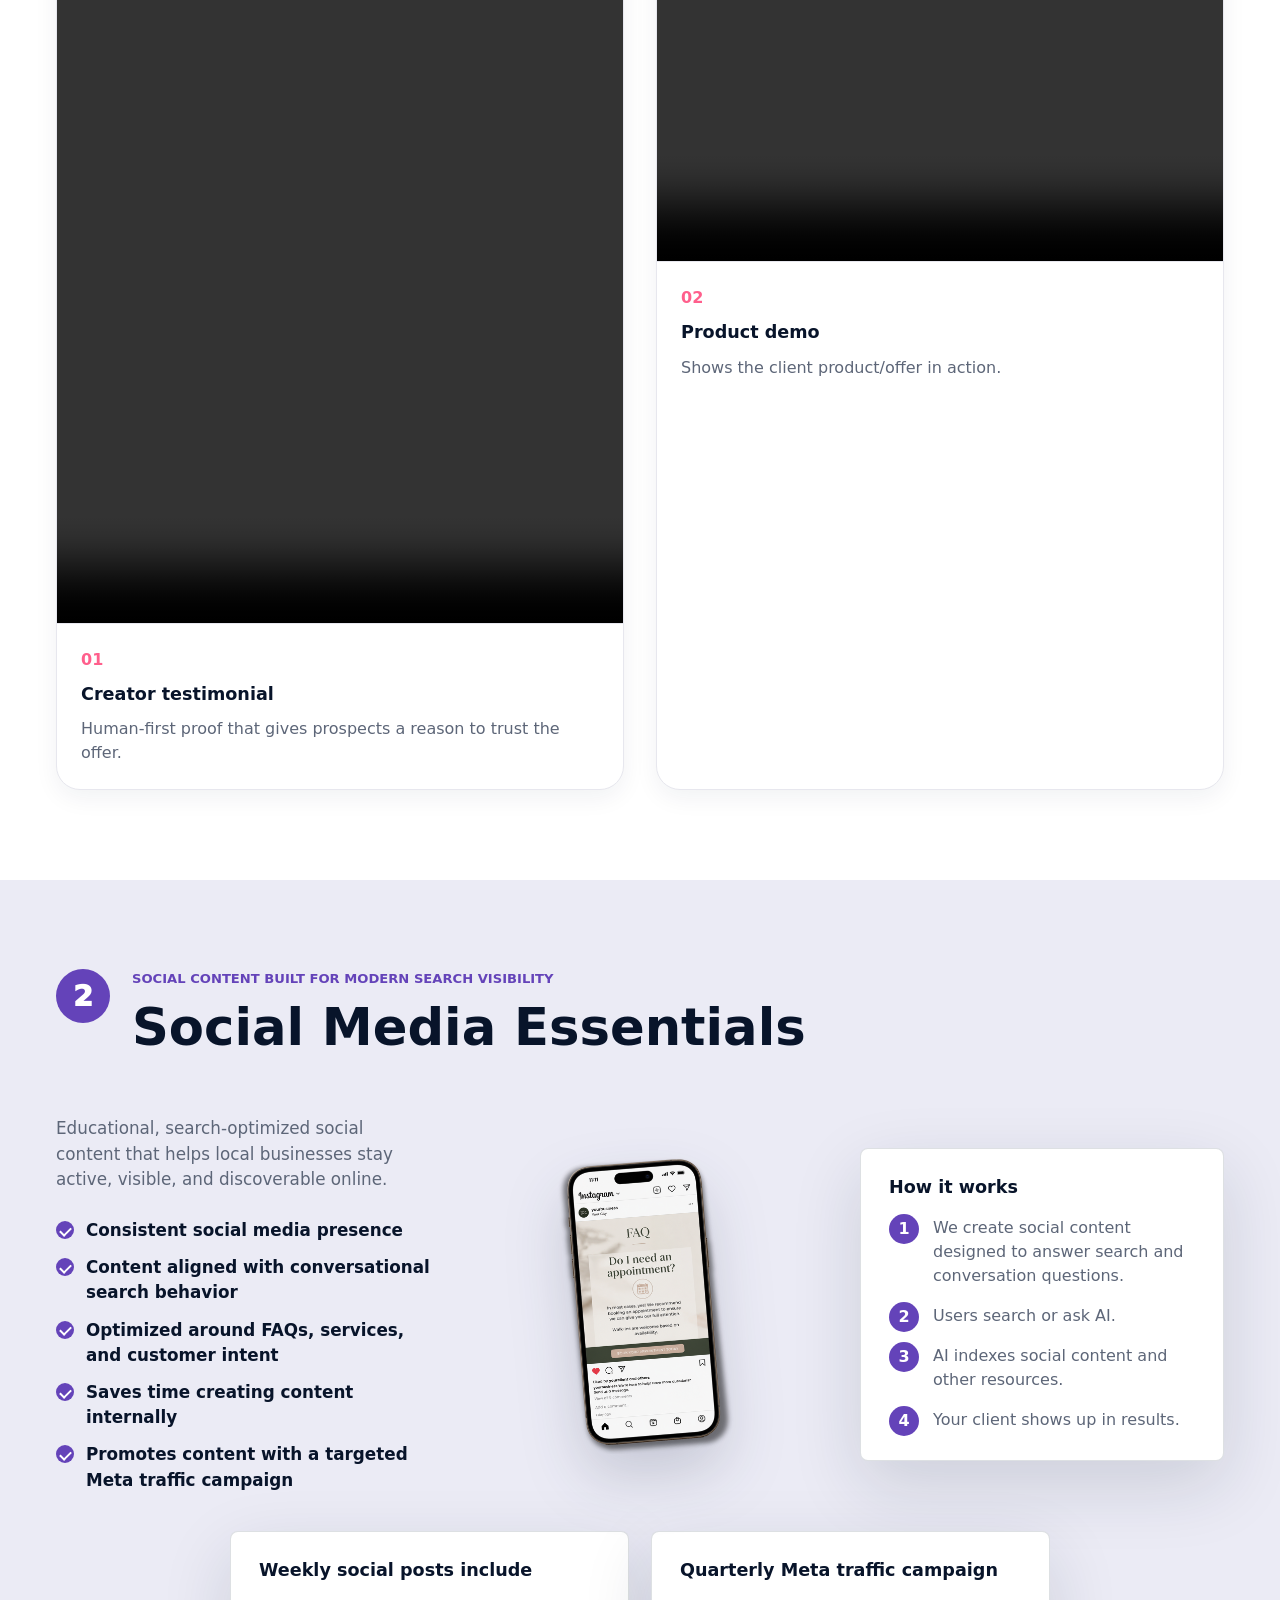
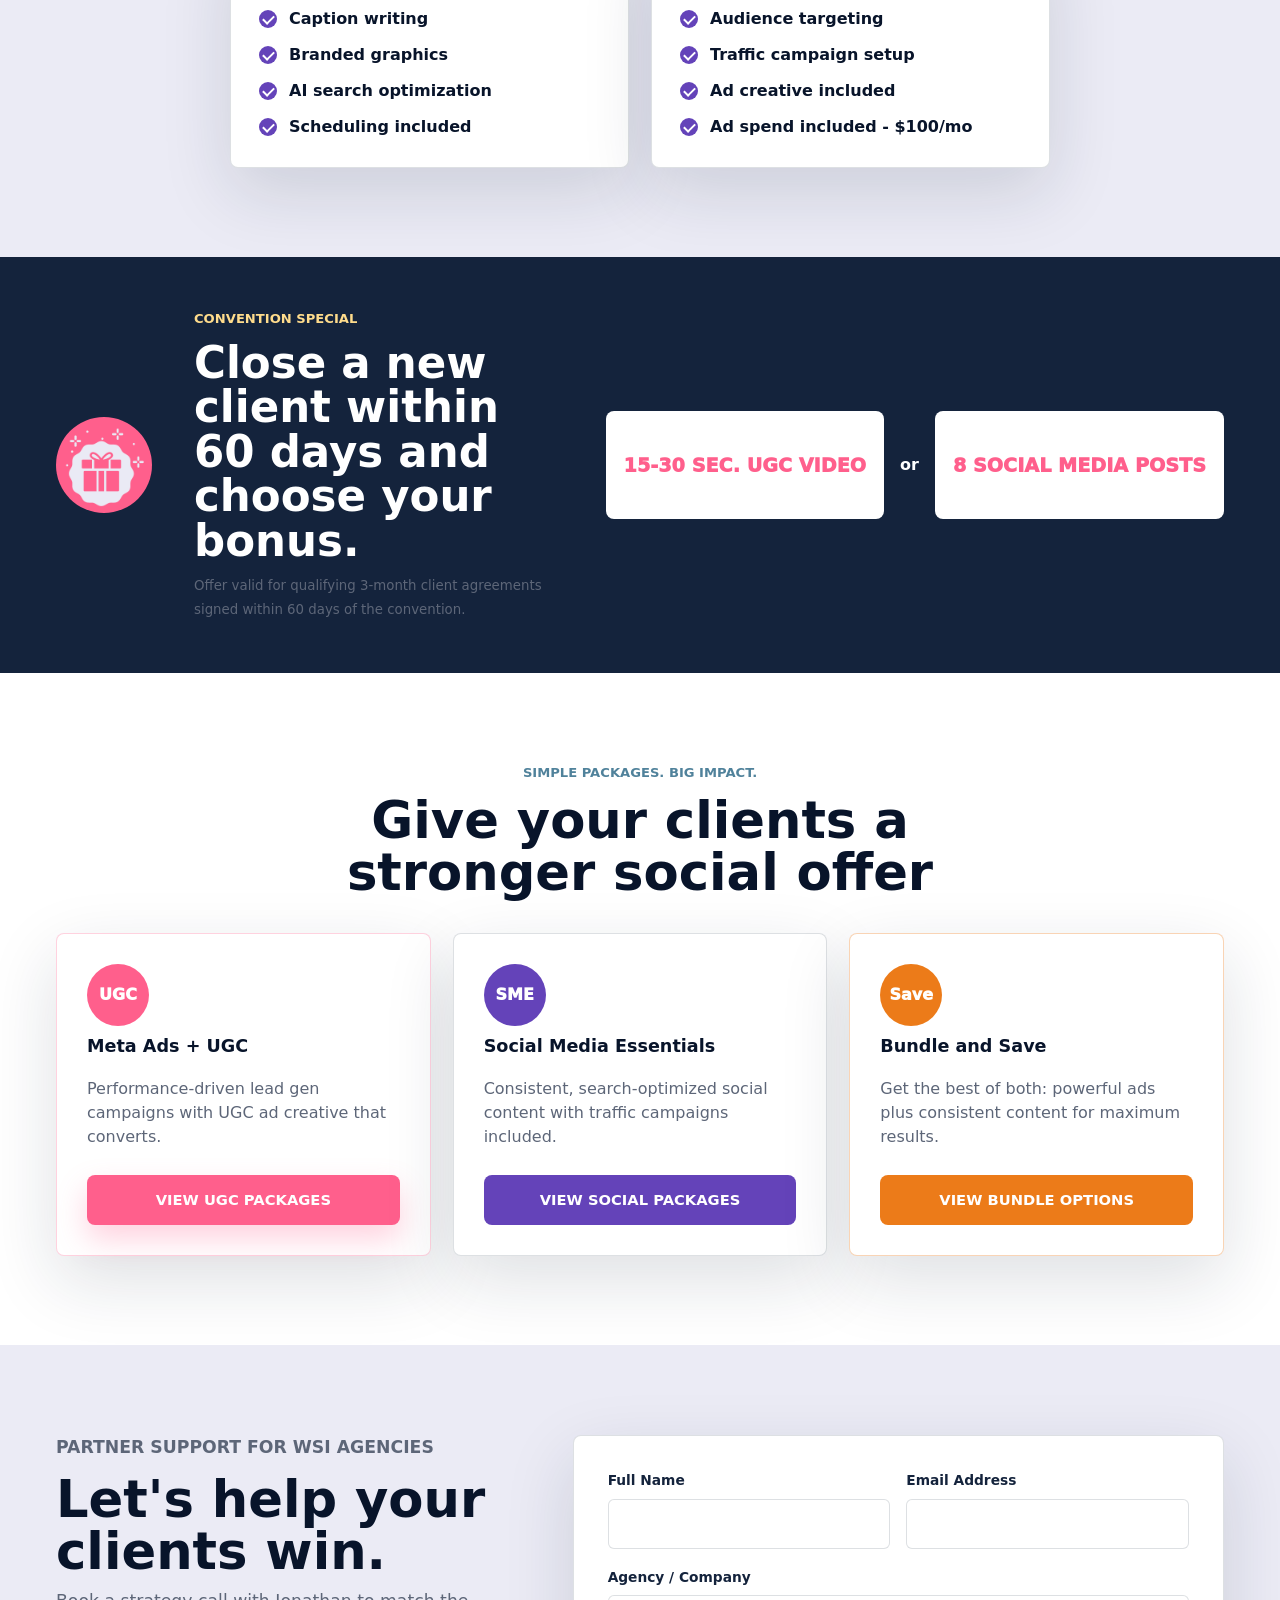
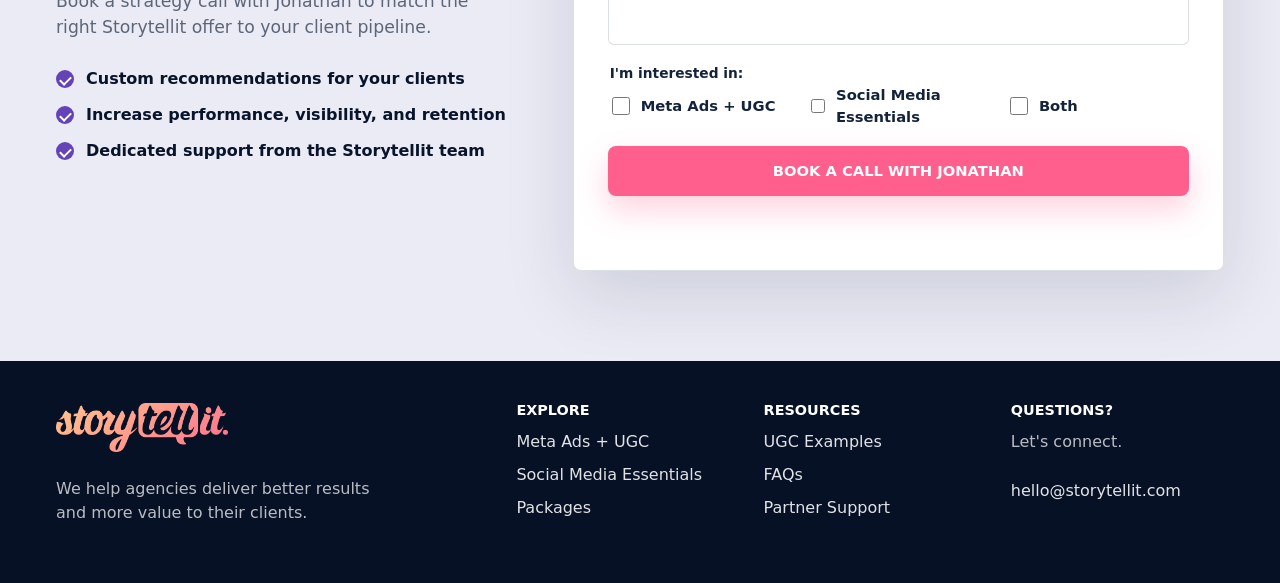
==== commit 7e32ac23: "Update index.html" ====
--- a/index.html
+++ b/index.html
@@ -49,7 +49,7 @@
           </div>
           <div class="result-card result-card--gold">
             <span>240%</span>
-            <p>increate to CTR</p>
+            <p>increase to CTR</p>
           </div>
         </div>
       </section>
@@ -119,23 +119,49 @@
           </span>
         </div>
 
-        <div class="example-formats" aria-label="UGC example formats">
-          <article>
-            <span>01</span>
-            <h3>Creator testimonial</h3>
-            <p>Human-first proof that gives prospects a reason to trust the offer.</p>
-          </article>
-          <article>
-            <span>02</span>
-            <h3>Product demo</h3>
-            <p>Simple, mobile-native creative that shows the client offer in action.</p>
-          </article>
-          <article>
-            <span>03</span>
-            <h3>Problem-solution ad</h3>
-            <p>Fast hooks, clear pain points, and direct conversion intent.</p>
-          </article>
-        </div>
+        <div class="example-videos">
+
+  <article class="video-card video-card--vertical">
+
+    <video controls playsinline preload="metadata">
+
+      <source src="https://s3.amazonaws.com/storyfactory/idea/vjLPgA6rC/video-Pk2Hto0JQ.mp4" type="video/mp4">
+
+    </video>
+
+    <div class="video-copy">
+
+      <span>01</span>
+
+      <h3>Creator testimonial</h3>
+
+      <p>Human-first proof that gives prospects a reason to trust the offer.</p>
+
+    </div>
+
+  </article>
+
+  <article class="video-card video-card--horizontal">
+
+    <video controls playsinline preload="metadata">
+
+      <source src="https://s3.amazonaws.com/storyfactory/idea/AXnNBg_80/video-GagOa3QRk.mp4" type="video/mp4">
+
+    </video>
+
+    <div class="video-copy">
+
+      <span>02</span>
+
+      <h3>Product demo</h3>
+
+      <p>Shows the client product/offer in action.</p>
+
+    </div>
+
+  </article>
+
+</div>
       </section>
 
       <section class="section section--soft" id="social">
--- a/style.css
+++ b/style.css
@@ -443,7 +443,65 @@
 .comparison-card > div {
   padding: 28px;
 }
-
+.example-videos {
+  display: grid;
+  grid-template-columns: repeat(2, minmax(0, 1fr));
+  gap: 32px;
+  margin-top: 48px;
+}
+
+.video-card {
+  background: white;
+  border: 1px solid #e7e7ee;
+  border-radius: 24px;
+  overflow: hidden;
+  box-shadow: 0 8px 24px rgba(20, 35, 60, 0.06);
+}
+
+.video-card video {
+  width: 100%;
+  display: block;
+  max-height: 720px;
+  background: #000;
+  border-bottom: 1px solid #e7e7ee;
+}
+
+.video-card--vertical video {
+  aspect-ratio: 9 / 16;
+  object-fit: contain;
+  max-height: 680px;
+}
+
+.video-card--horizontal video {
+  aspect-ratio: 16 / 9;
+  object-fit: contain;
+}
+
+.video-copy {
+  padding: 24px;
+}
+
+.video-copy span {
+  display: inline-block;
+  margin-bottom: 12px;
+  color: #ff5f8c;
+  font-weight: 800;
+}
+
+.video-copy h3 {
+  margin-bottom: 12px;
+}
+
+.video-copy p {
+  margin: 0;
+  color: #5d6678;
+}
+
+@media (max-width: 900px) {
+  .example-videos {
+    grid-template-columns: 1fr;
+  }
+}
 .comparison-card > div + div {
   background: #fff3f6;
   border-left: 1px solid rgba(255, 95, 140, 0.2);
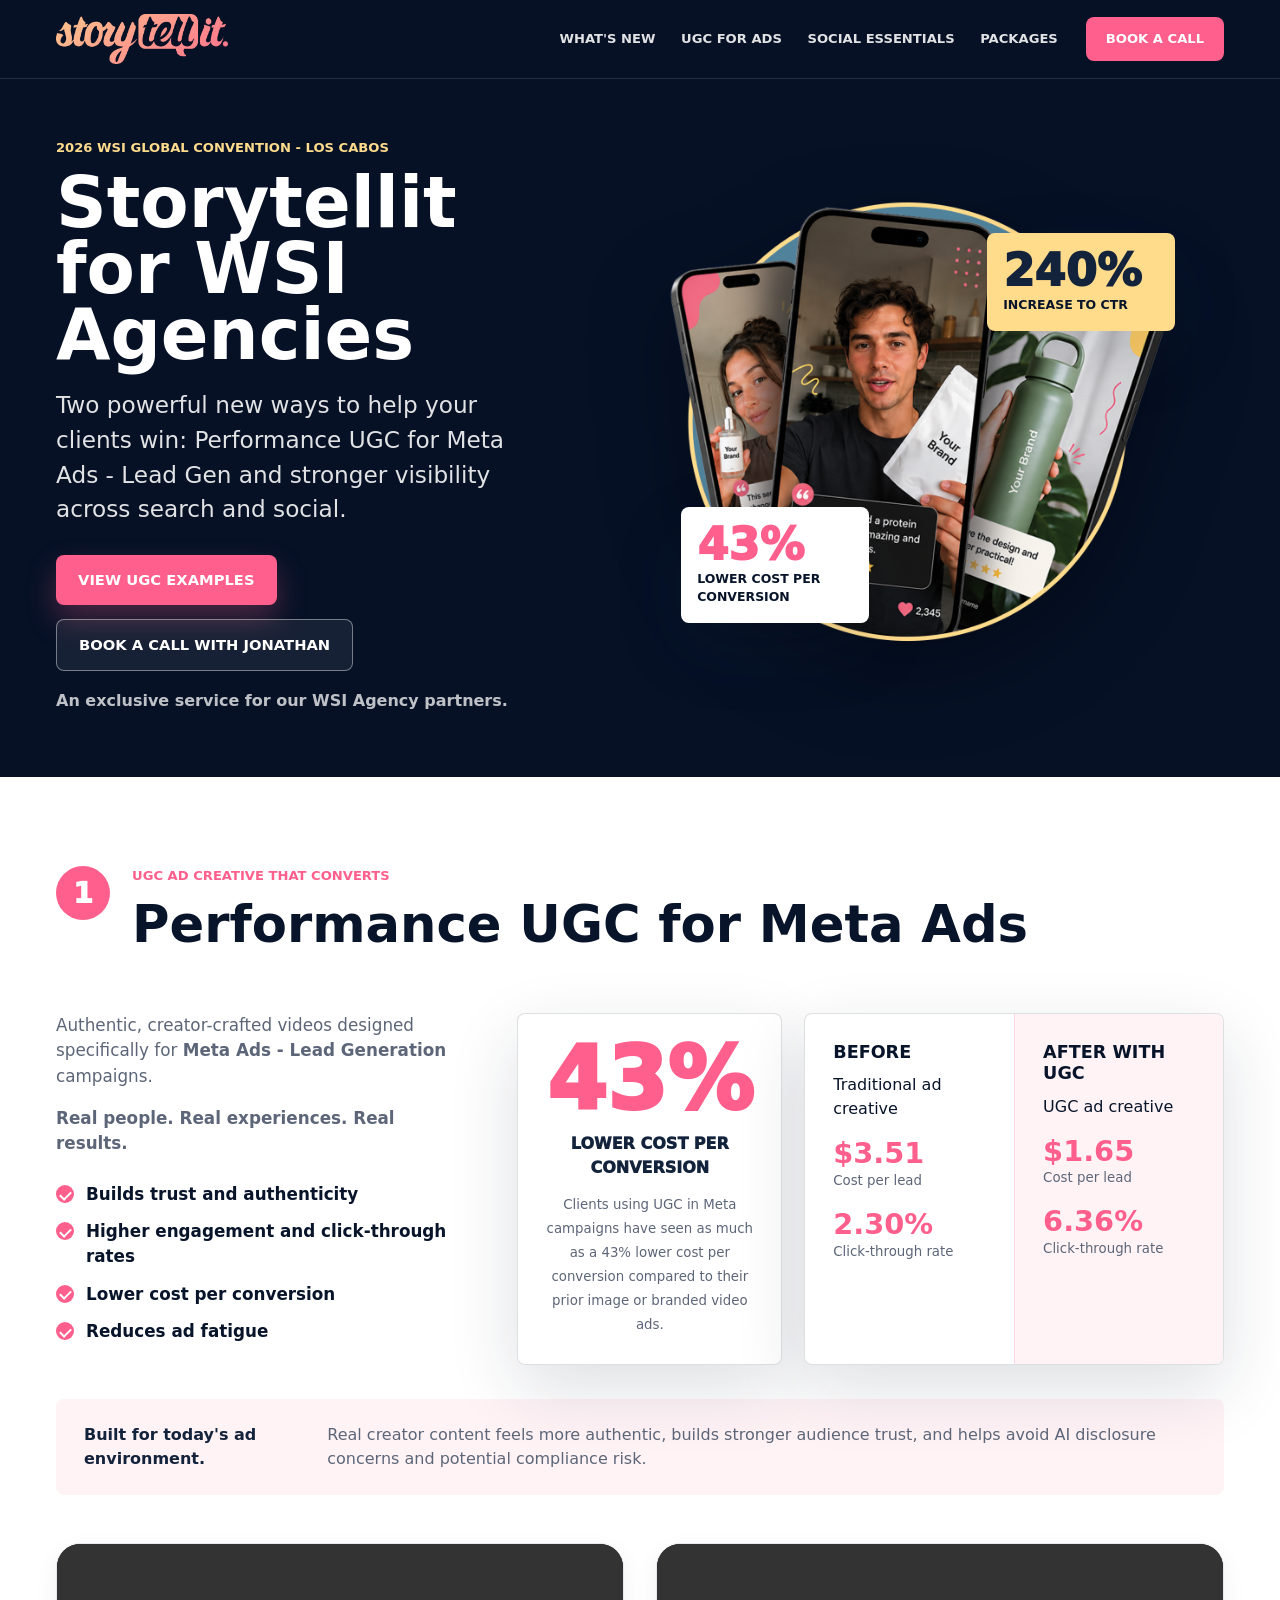
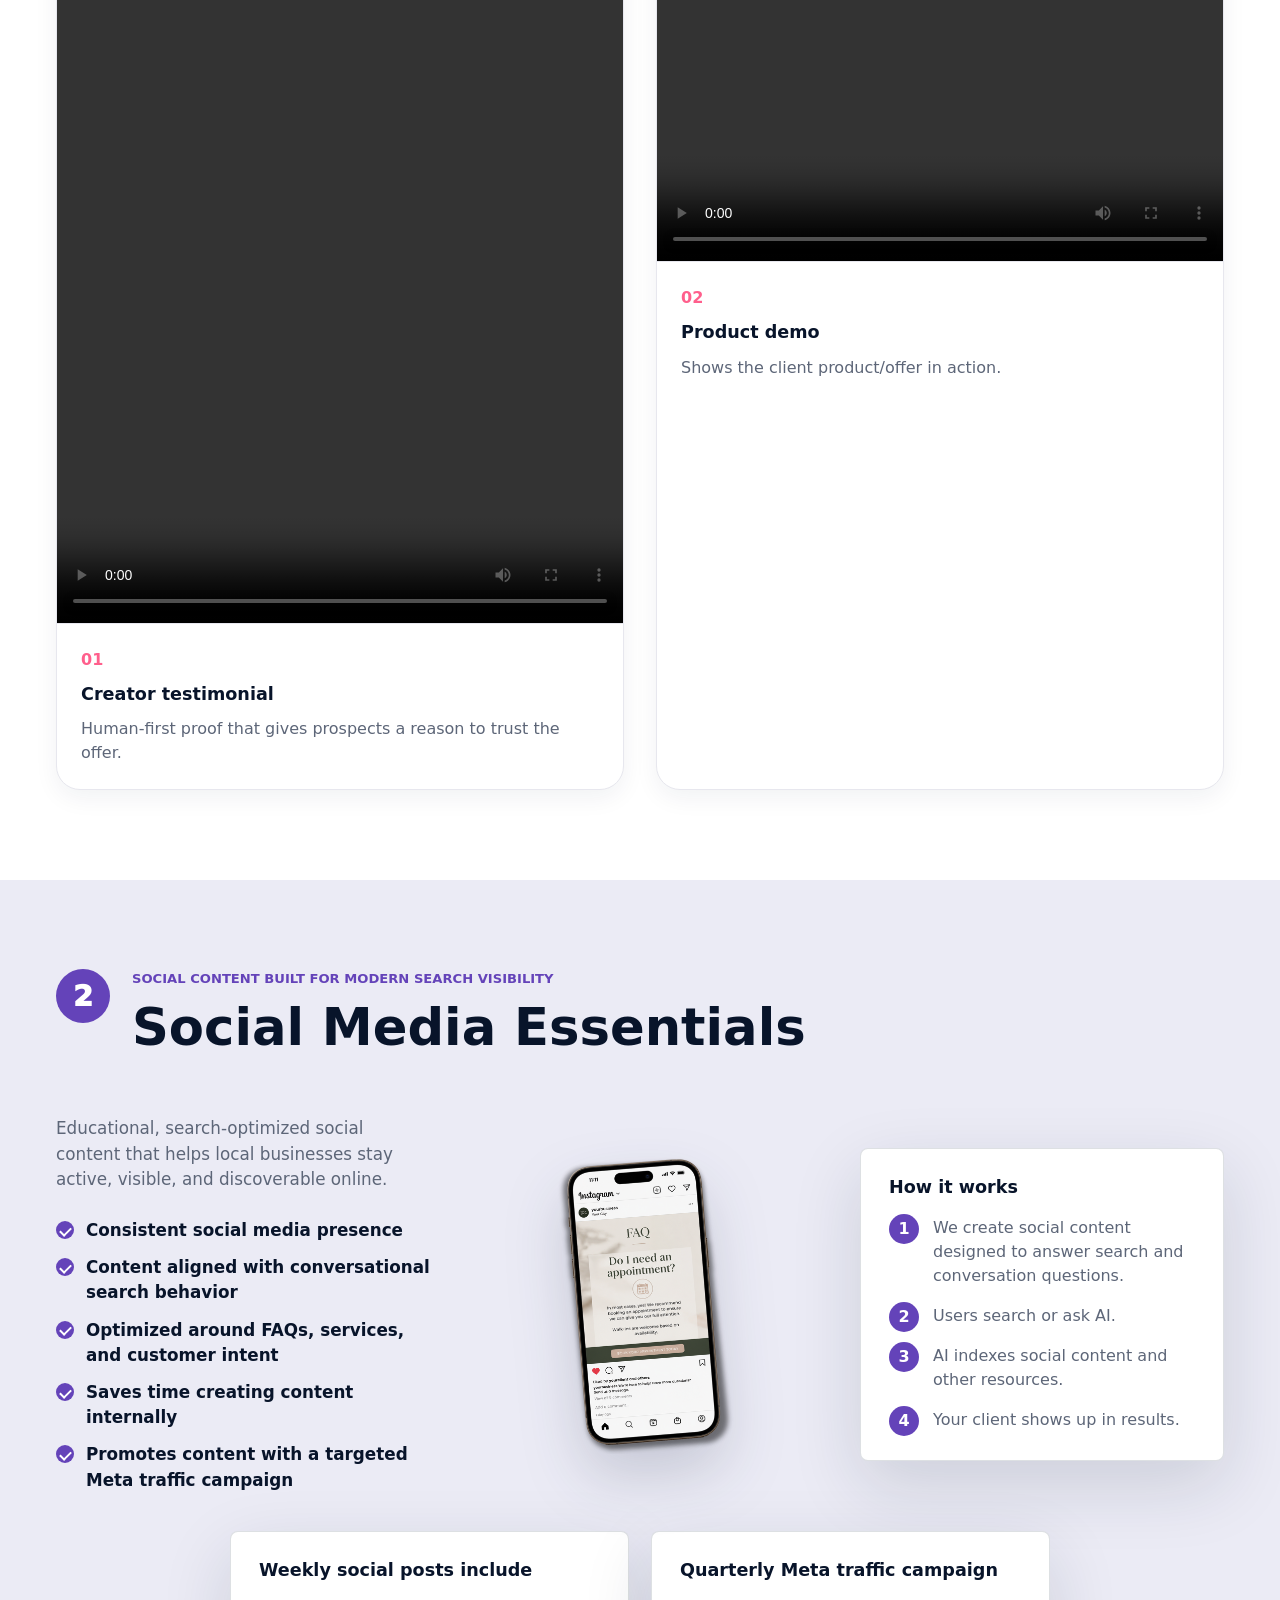
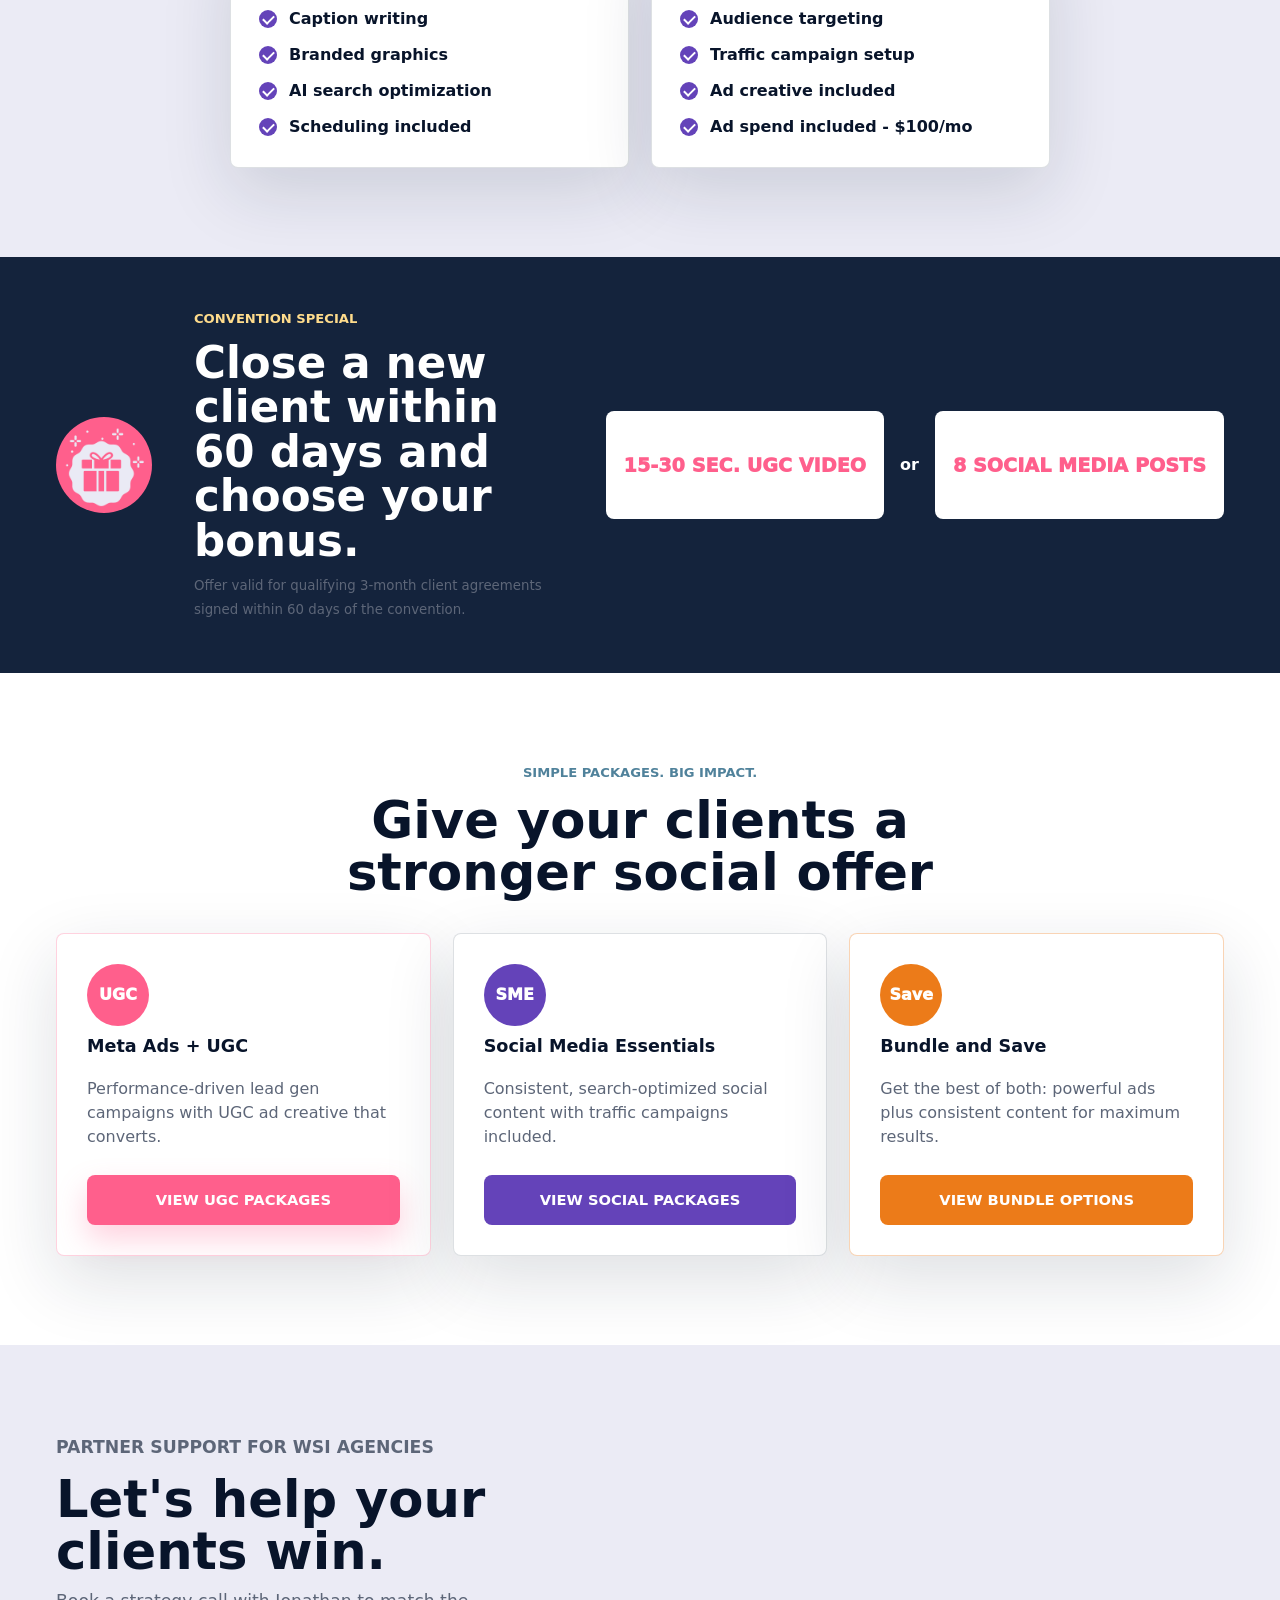
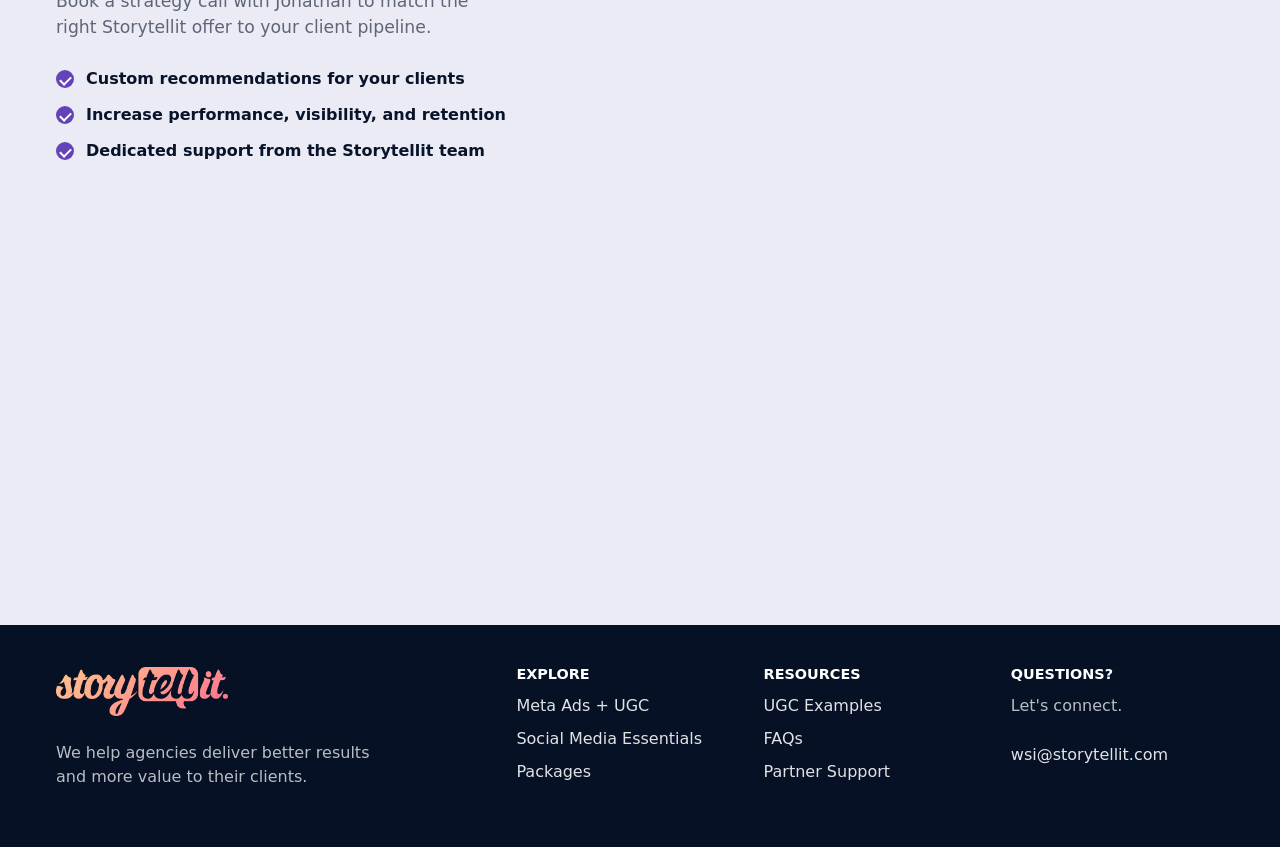
==== commit c49f58b0: "Update index.html" ====
--- a/index.html
+++ b/index.html
@@ -280,30 +280,10 @@
           </ul>
         </div>
 
-        <form class="contact-form" id="strategyForm">
-          <div class="field-row">
-            <label>
-              <span>Full Name</span>
-              <input name="name" autocomplete="name" required />
-            </label>
-            <label>
-              <span>Email Address</span>
-              <input type="email" name="email" autocomplete="email" required />
-            </label>
-          </div>
-          <label>
-            <span>Agency / Company</span>
-            <input name="company" autocomplete="organization" required />
-          </label>
-          <fieldset>
-            <legend>I'm interested in:</legend>
-            <label><input type="checkbox" name="interest" value="Meta Ads + UGC" /> Meta Ads + UGC</label>
-            <label><input type="checkbox" name="interest" value="Social Media Essentials" /> Social Media Essentials</label>
-            <label><input type="checkbox" name="interest" value="Both" /> Both</label>
-          </fieldset>
-          <button class="button button--primary" type="submit">Book a Call with Jonathan</button>
-          <p class="form-status" role="status" aria-live="polite"></p>
-        </form>
+      <!-- Calendly inline widget begin -->
+<div class="calendly-inline-widget" data-url="https://calendly.com/storytellit/introductory-conversation?hide_event_type_details=1&primary_color=ff5f8c" style="min-width:320px;height:700px;"></div>
+<script type="text/javascript" src="https://assets.calendly.com/assets/external/widget.js" async></script>
+<!-- Calendly inline widget end -->
       </section>
     </main>
 
@@ -327,7 +307,7 @@
       <div>
         <h2>Questions?</h2>
         <p>Let's connect.</p>
-        <a href="mailto:hello@storytellit.com">hello@storytellit.com</a>
+        <a href="mailto:hello@storytellit.com">wsi@storytellit.com</a>
       </div>
     </footer>
 
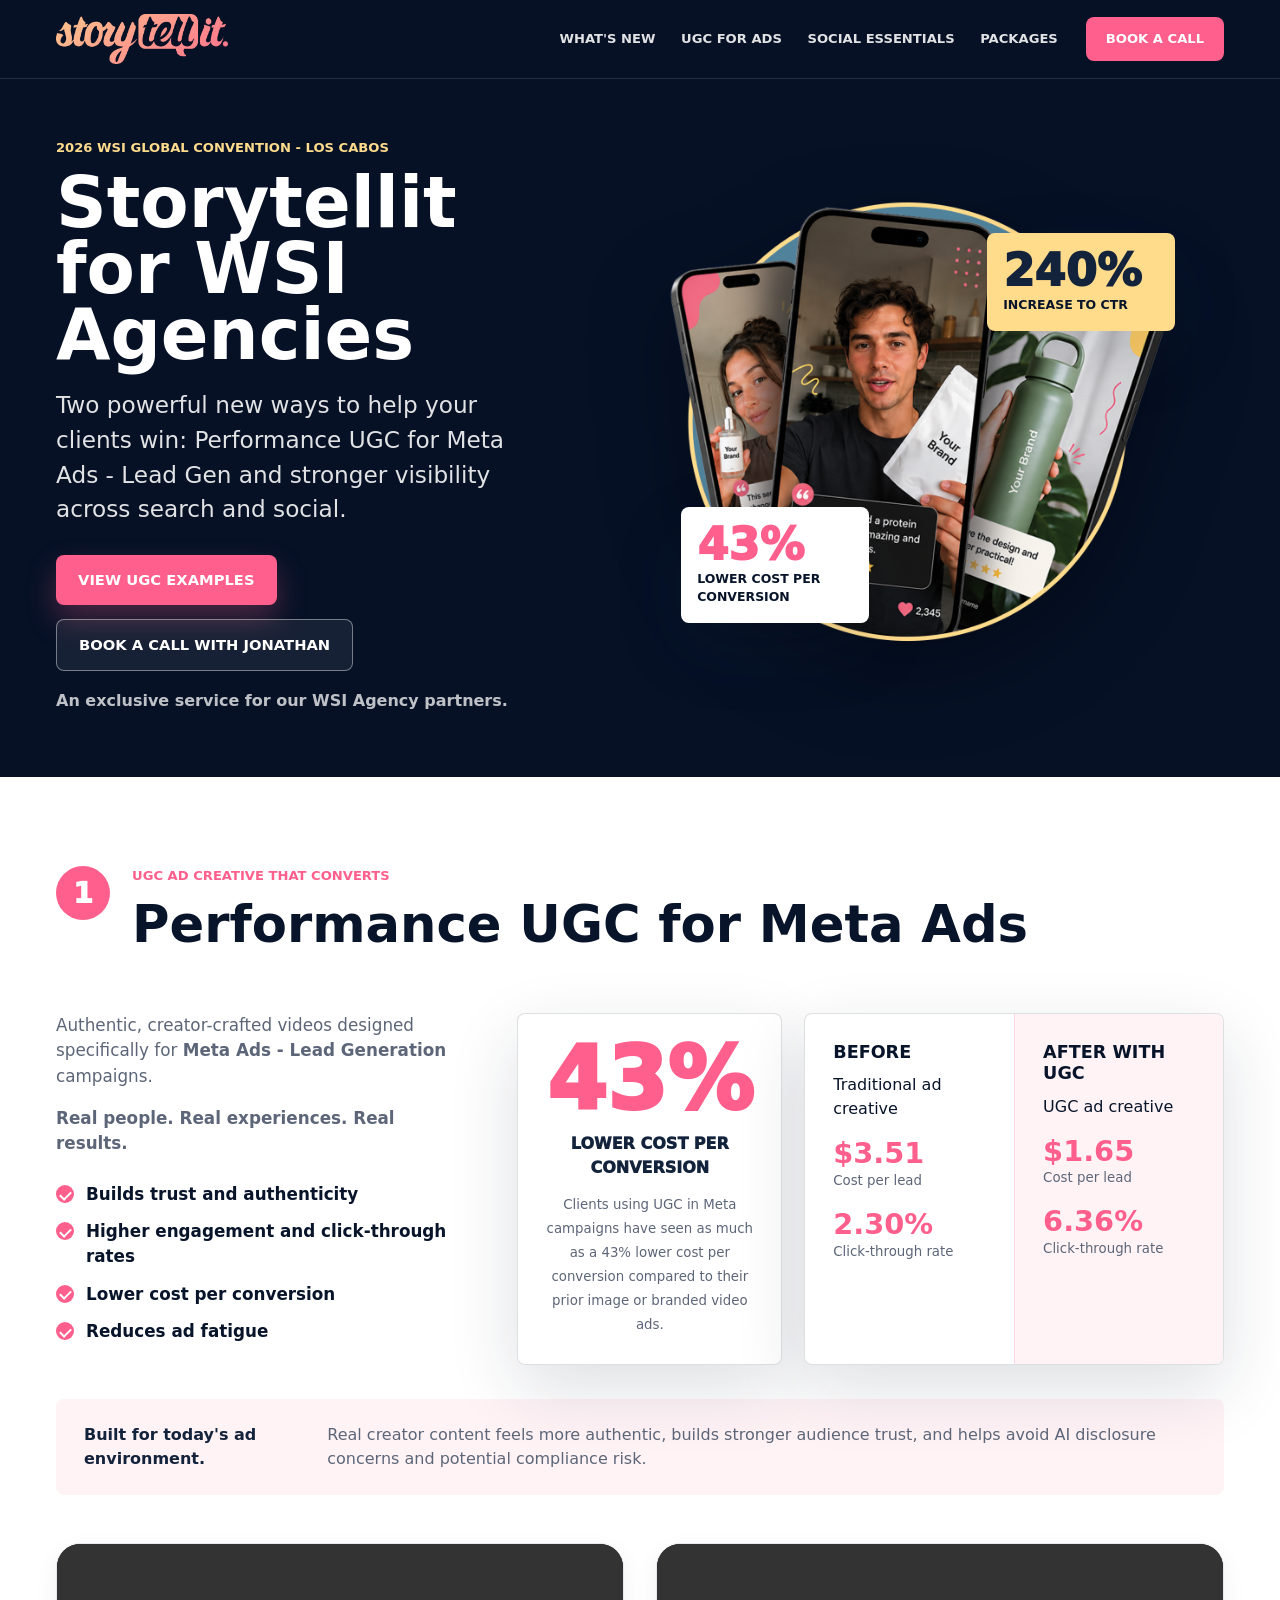
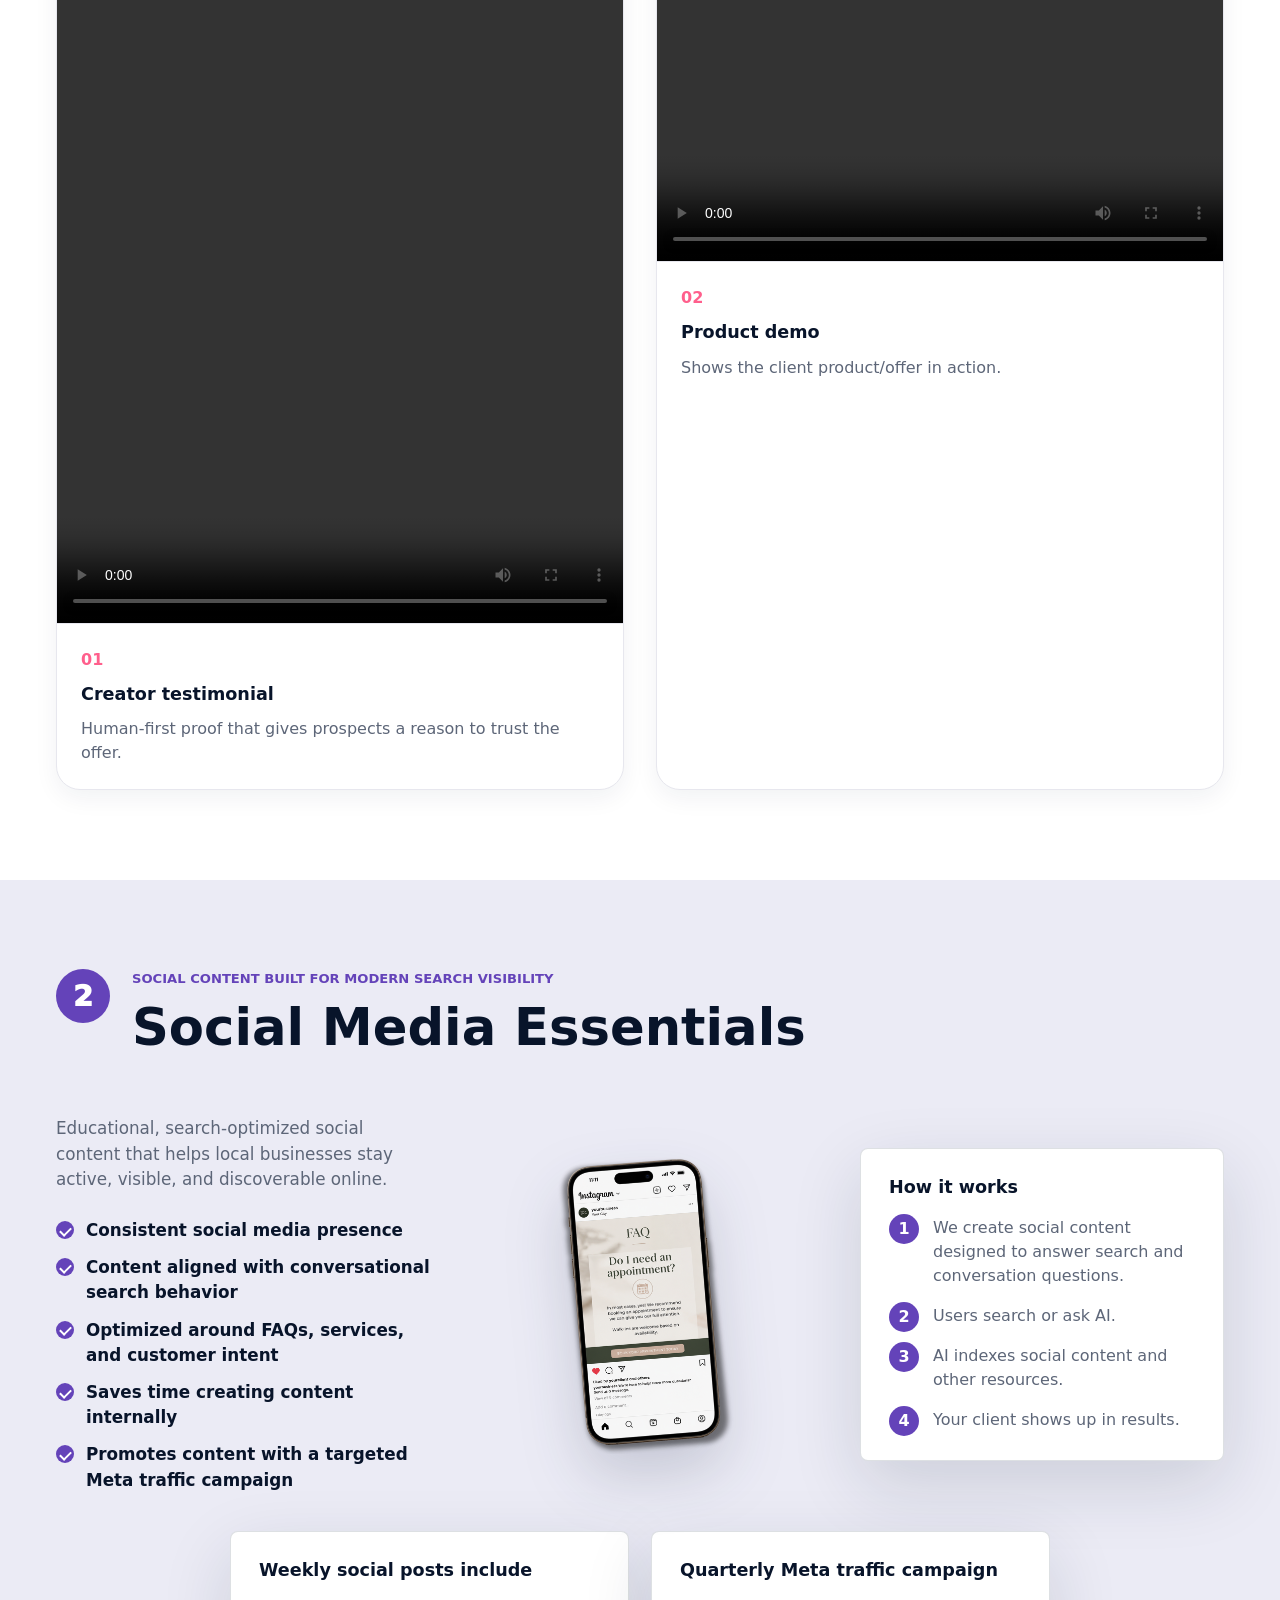
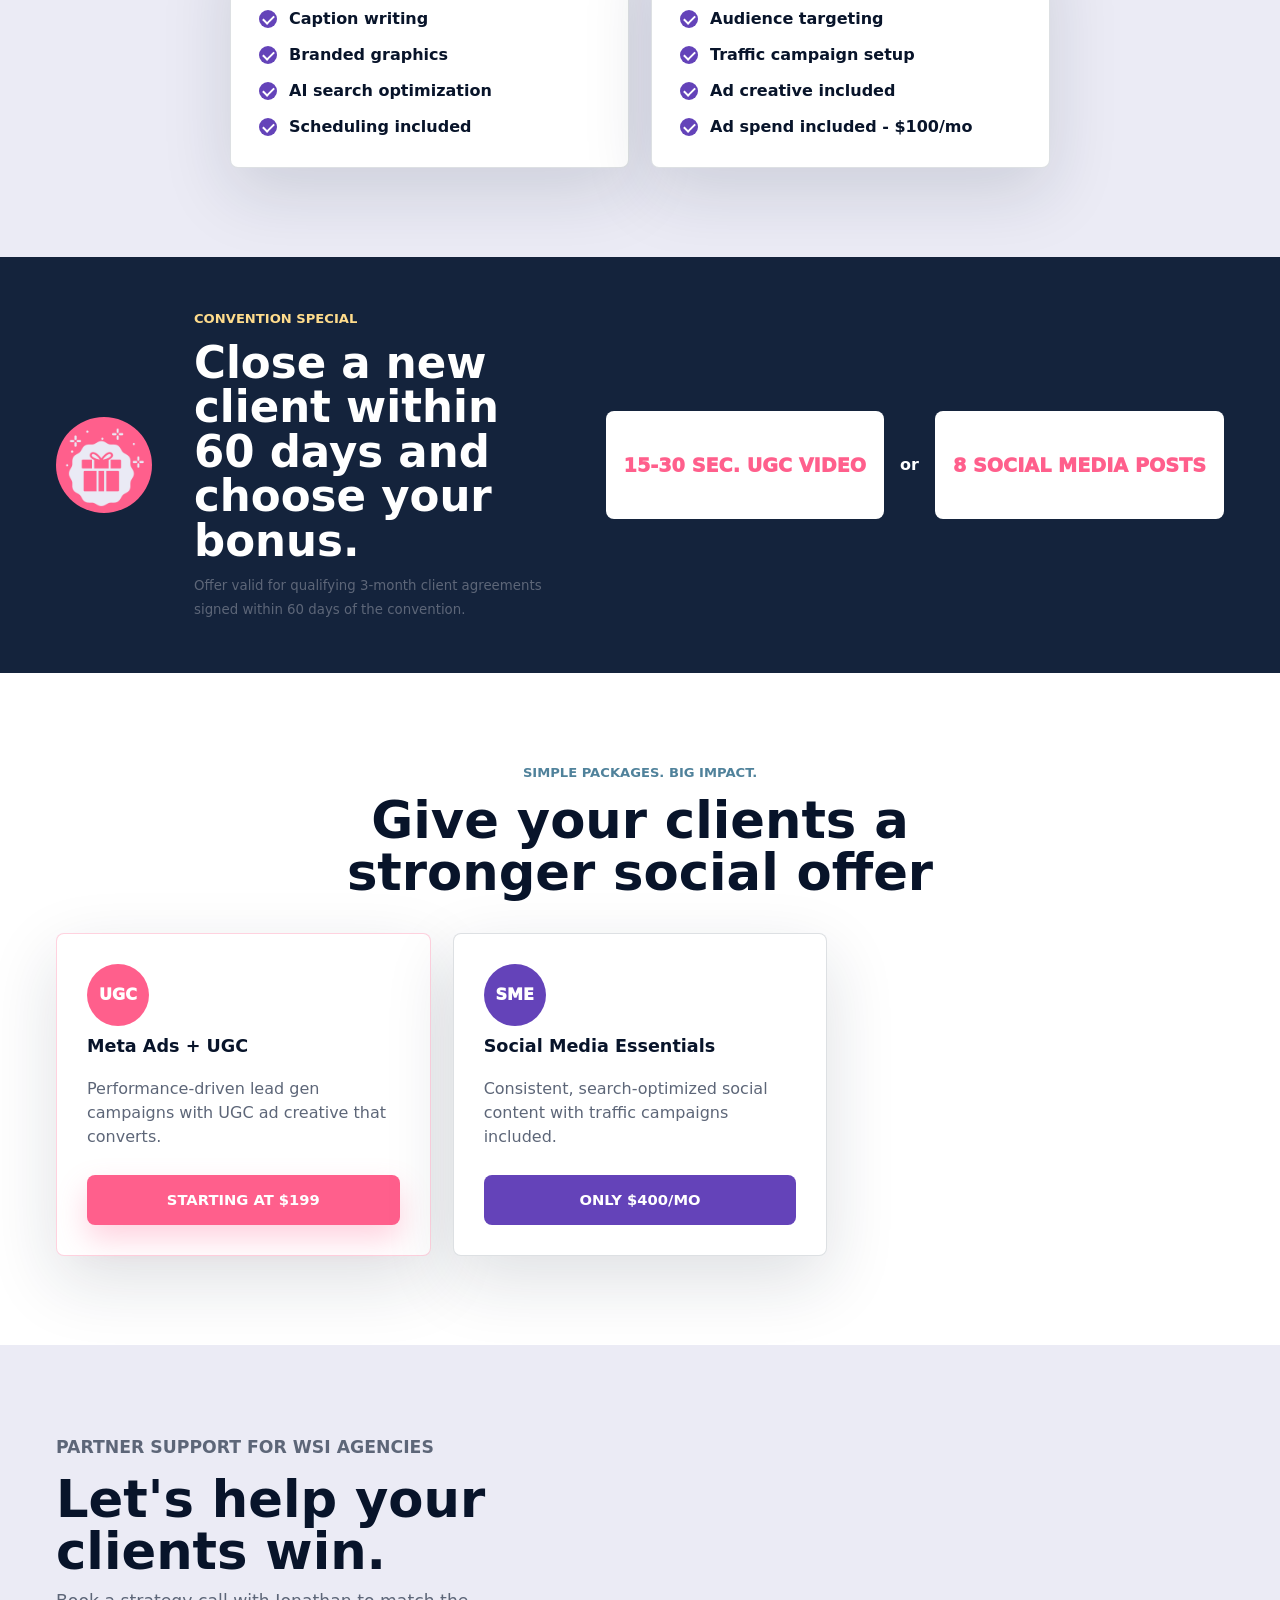
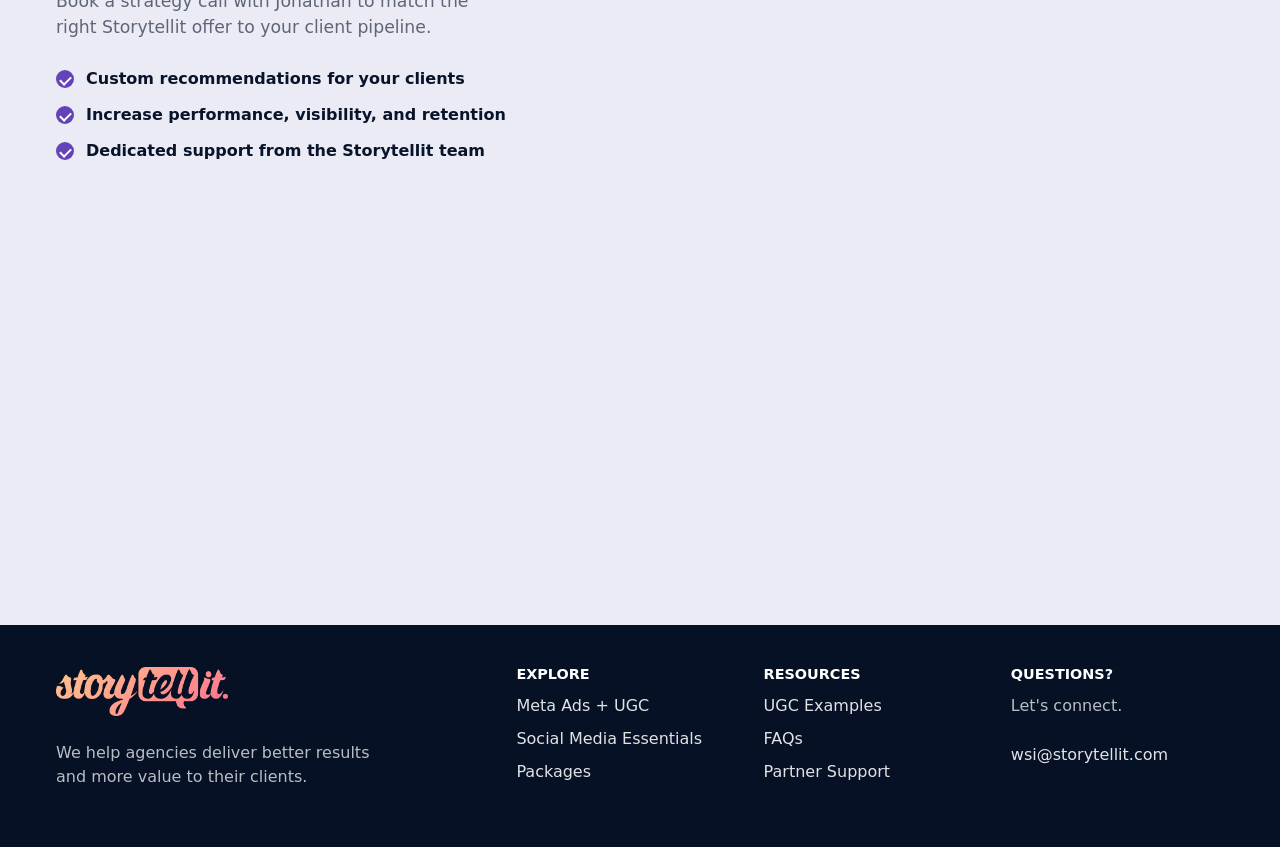
==== commit 6d840f8e: "Update index.html" ====
--- a/index.html
+++ b/index.html
@@ -251,19 +251,13 @@
             <div class="package-icon">UGC</div>
             <h3>Meta Ads + UGC</h3>
             <p>Performance-driven lead gen campaigns with UGC ad creative that converts.</p>
-            <a class="button button--primary" href="#ugc">View UGC Packages</a>
+            <a class="button button--primary" href="#contact">Starting at $199</a>
           </article>
           <article class="package-card package-card--purple">
             <div class="package-icon">SME</div>
             <h3>Social Media Essentials</h3>
             <p>Consistent, search-optimized social content with traffic campaigns included.</p>
-            <a class="button button--purple" href="#social">View Social Packages</a>
-          </article>
-          <article class="package-card package-card--gold">
-            <div class="package-icon">Save</div>
-            <h3>Bundle and Save</h3>
-            <p>Get the best of both: powerful ads plus consistent content for maximum results.</p>
-            <a class="button button--gold js-book-call" href="#contact">View Bundle Options</a>
+            <a class="button button--purple" href="#contact">Only $400/mo</a>
           </article>
         </div>
       </section>
@@ -307,7 +301,7 @@
       <div>
         <h2>Questions?</h2>
         <p>Let's connect.</p>
-        <a href="mailto:hello@storytellit.com">wsi@storytellit.com</a>
+        <a href="mailto:wsi@storytellit.com">wsi@storytellit.com</a>
       </div>
     </footer>
 
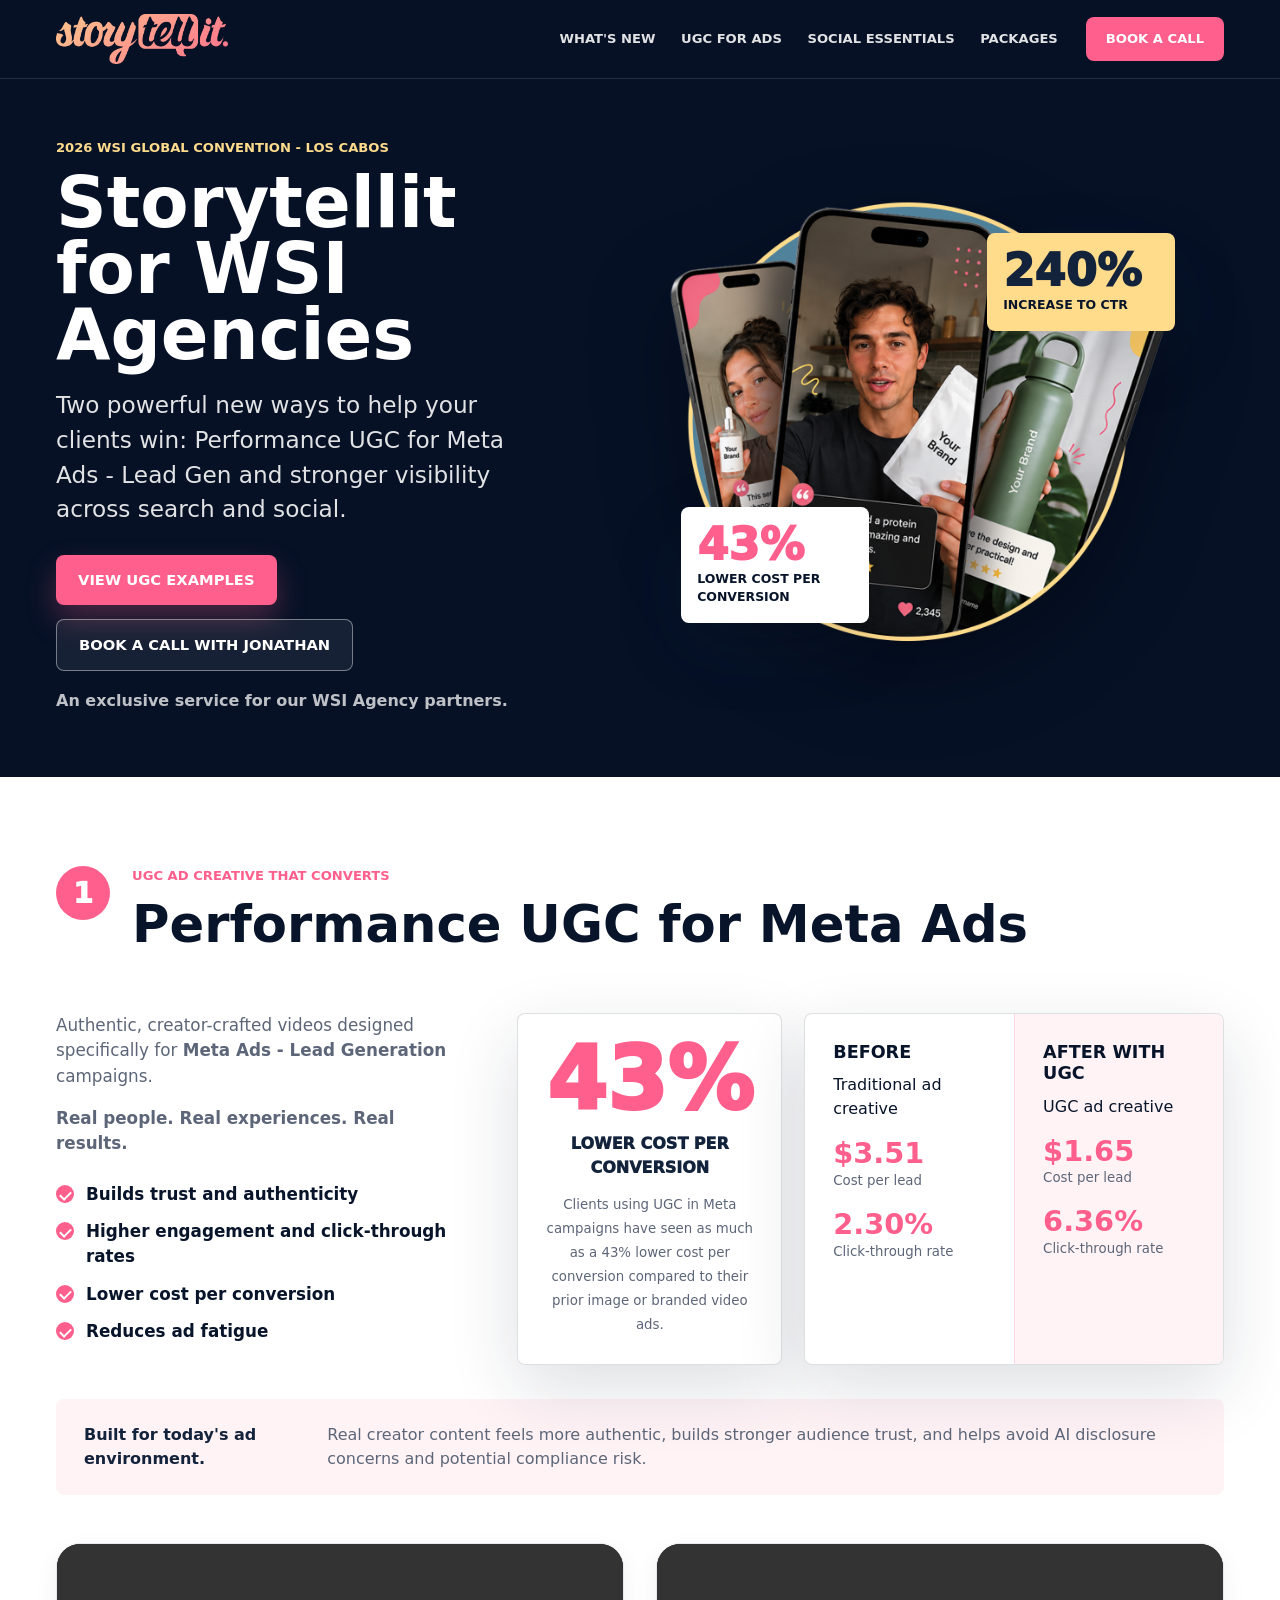
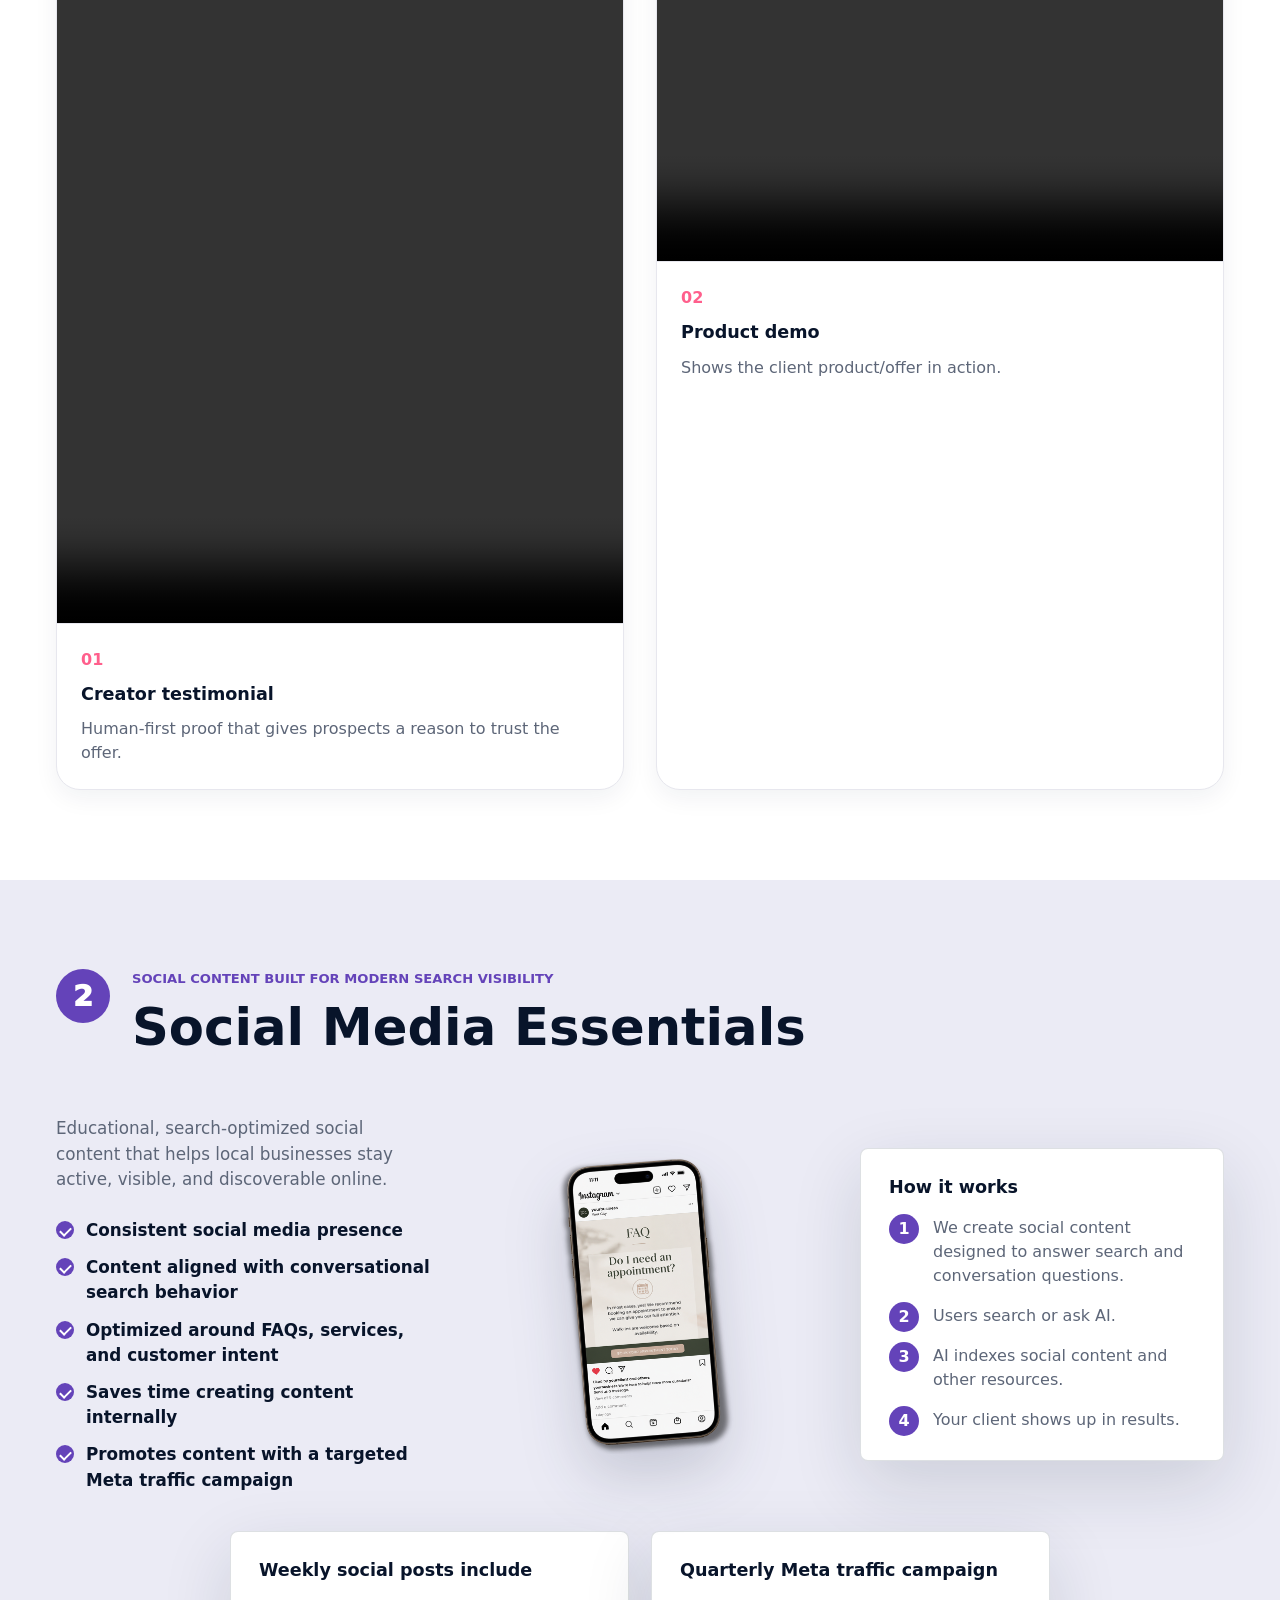
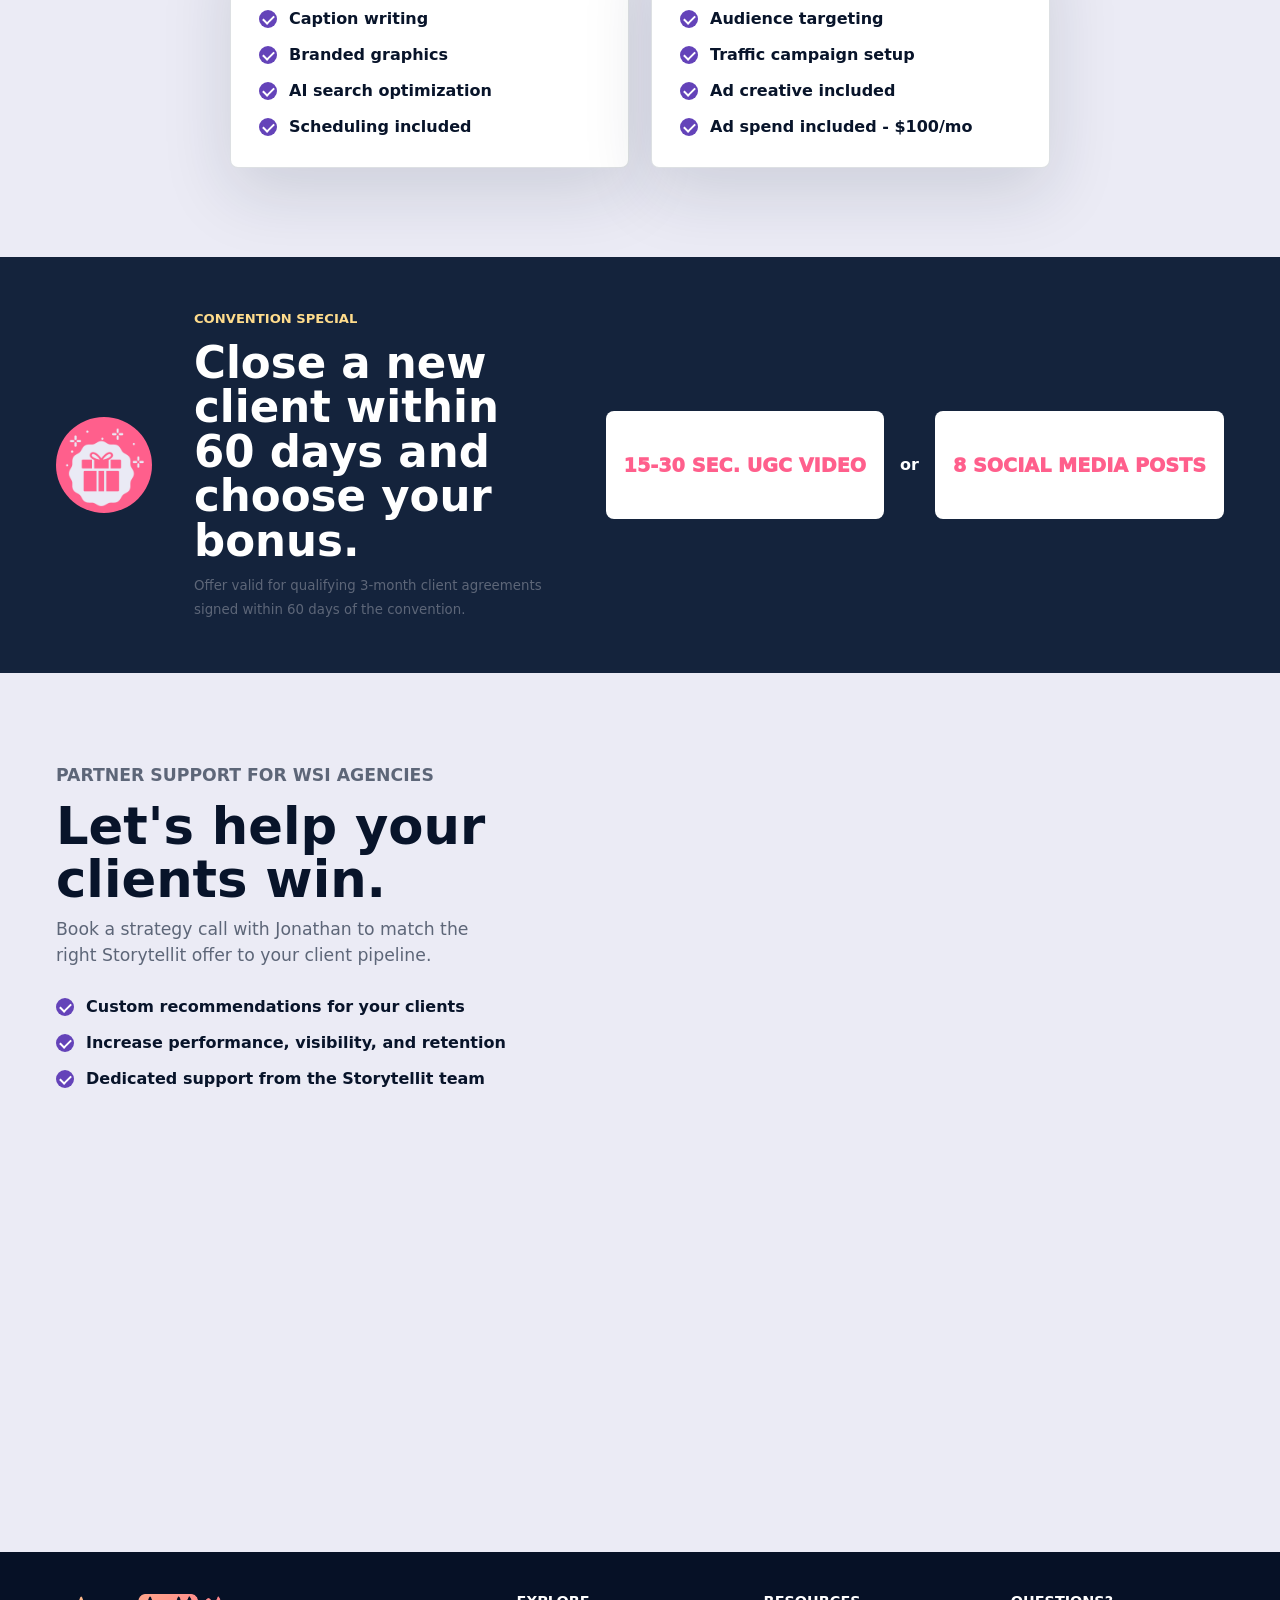
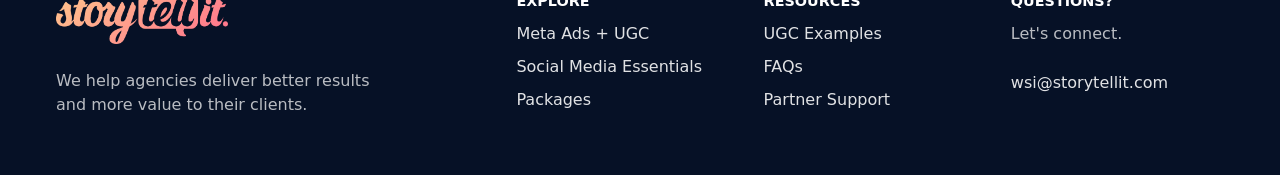
==== commit fbf8758d: "Update index.html" ====
--- a/index.html
+++ b/index.html
@@ -240,28 +240,6 @@
           <div>8 social media posts</div>
         </div>
       </section>
-
-      <section class="section section--white" id="packages">
-        <div class="center-heading">
-          <p class="eyebrow eyebrow--blue">Simple packages. Big impact.</p>
-          <h2>Give your clients a stronger social offer</h2>
-        </div>
-        <div class="package-grid">
-          <article class="package-card package-card--pink">
-            <div class="package-icon">UGC</div>
-            <h3>Meta Ads + UGC</h3>
-            <p>Performance-driven lead gen campaigns with UGC ad creative that converts.</p>
-            <a class="button button--primary" href="#contact">Starting at $199</a>
-          </article>
-          <article class="package-card package-card--purple">
-            <div class="package-icon">SME</div>
-            <h3>Social Media Essentials</h3>
-            <p>Consistent, search-optimized social content with traffic campaigns included.</p>
-            <a class="button button--purple" href="#contact">Only $400/mo</a>
-          </article>
-        </div>
-      </section>
-
       <section class="contact-section" id="contact">
         <div class="contact-copy">
           <p class="eyebrow eyebrow--purple">Partner support for WSI Agencies</p>
--- a/style.css
+++ b/style.css
@@ -443,6 +443,7 @@
 .comparison-card > div {
   padding: 28px;
 }
+
 .example-videos {
   display: grid;
   grid-template-columns: repeat(2, minmax(0, 1fr));
@@ -701,9 +702,9 @@
 
 .package-grid {
   display: grid;
-  grid-template-columns: repeat(3, minmax(0, 1fr));
+  grid-template-columns: repeat(2, minmax(0, 1fr));
   gap: 22px;
-  max-width: 1180px;
+  max-width: 760px;
   margin: 0 auto;
 }
 
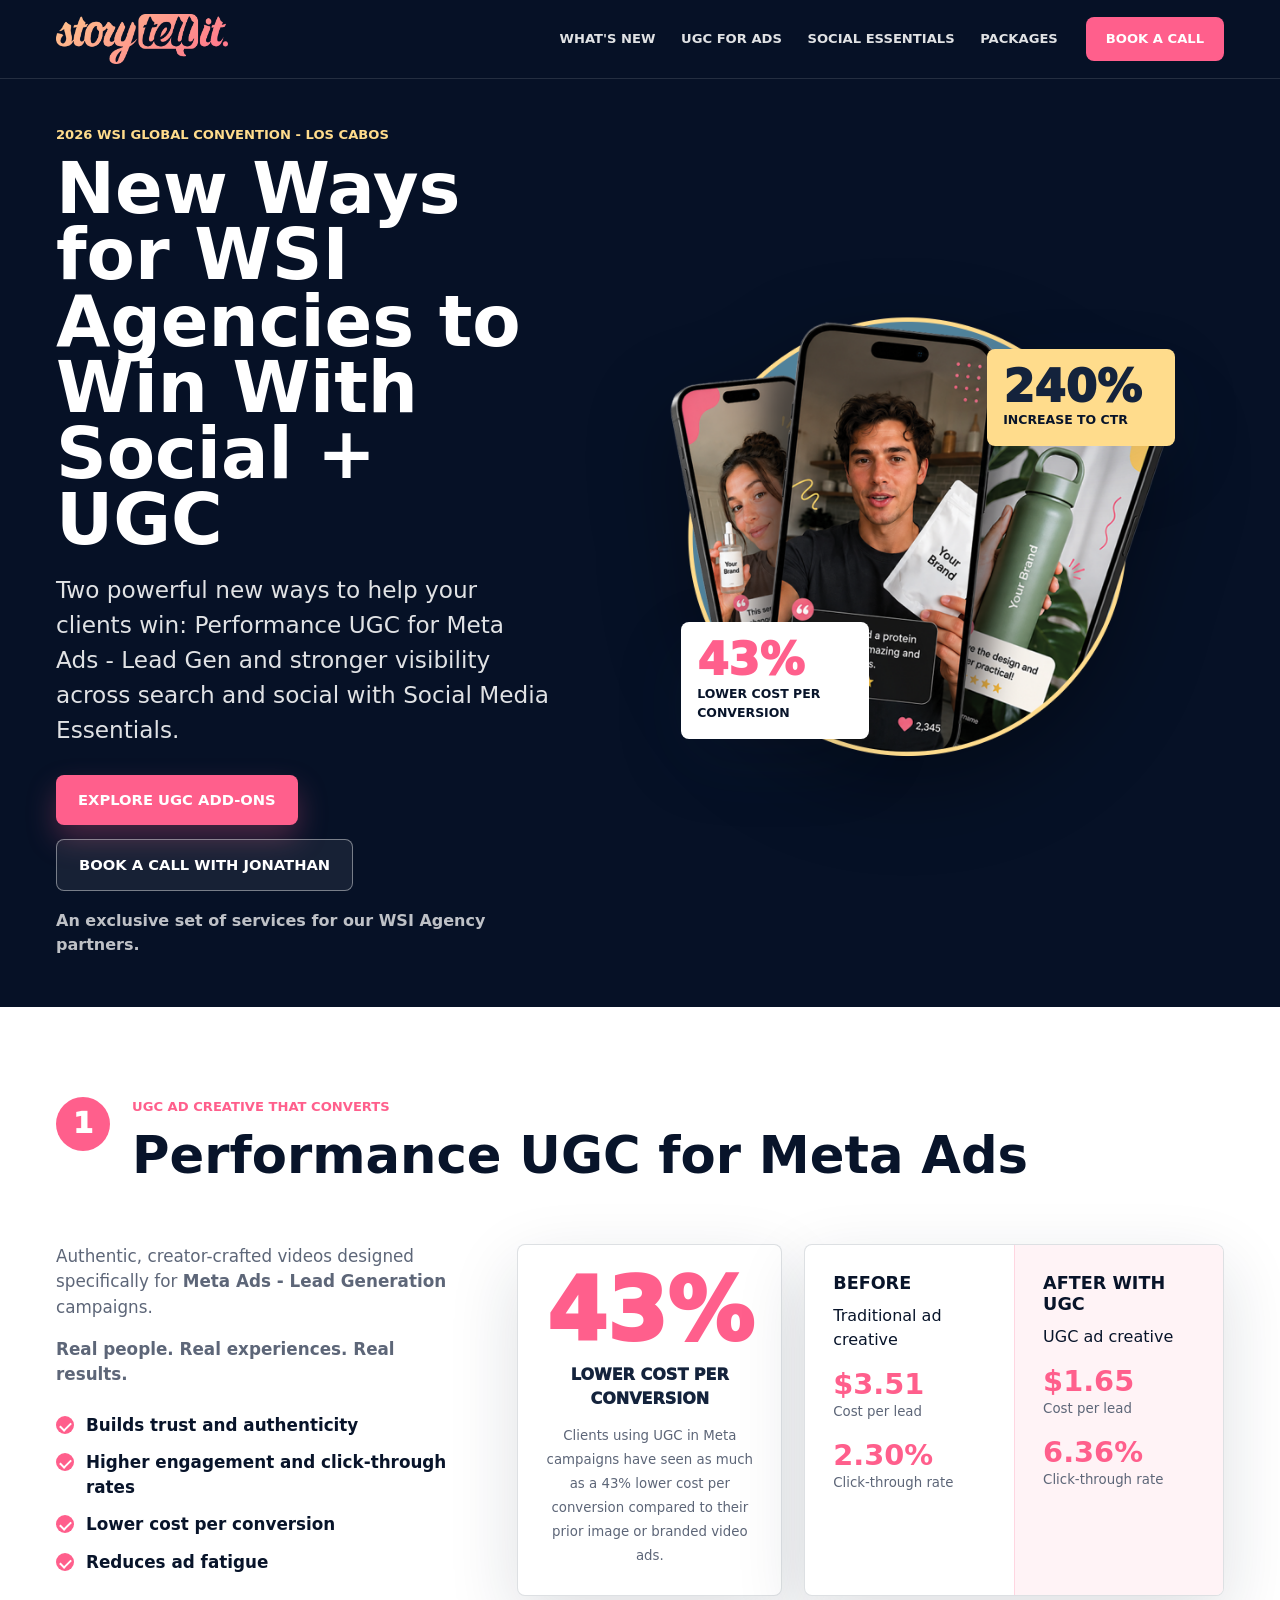
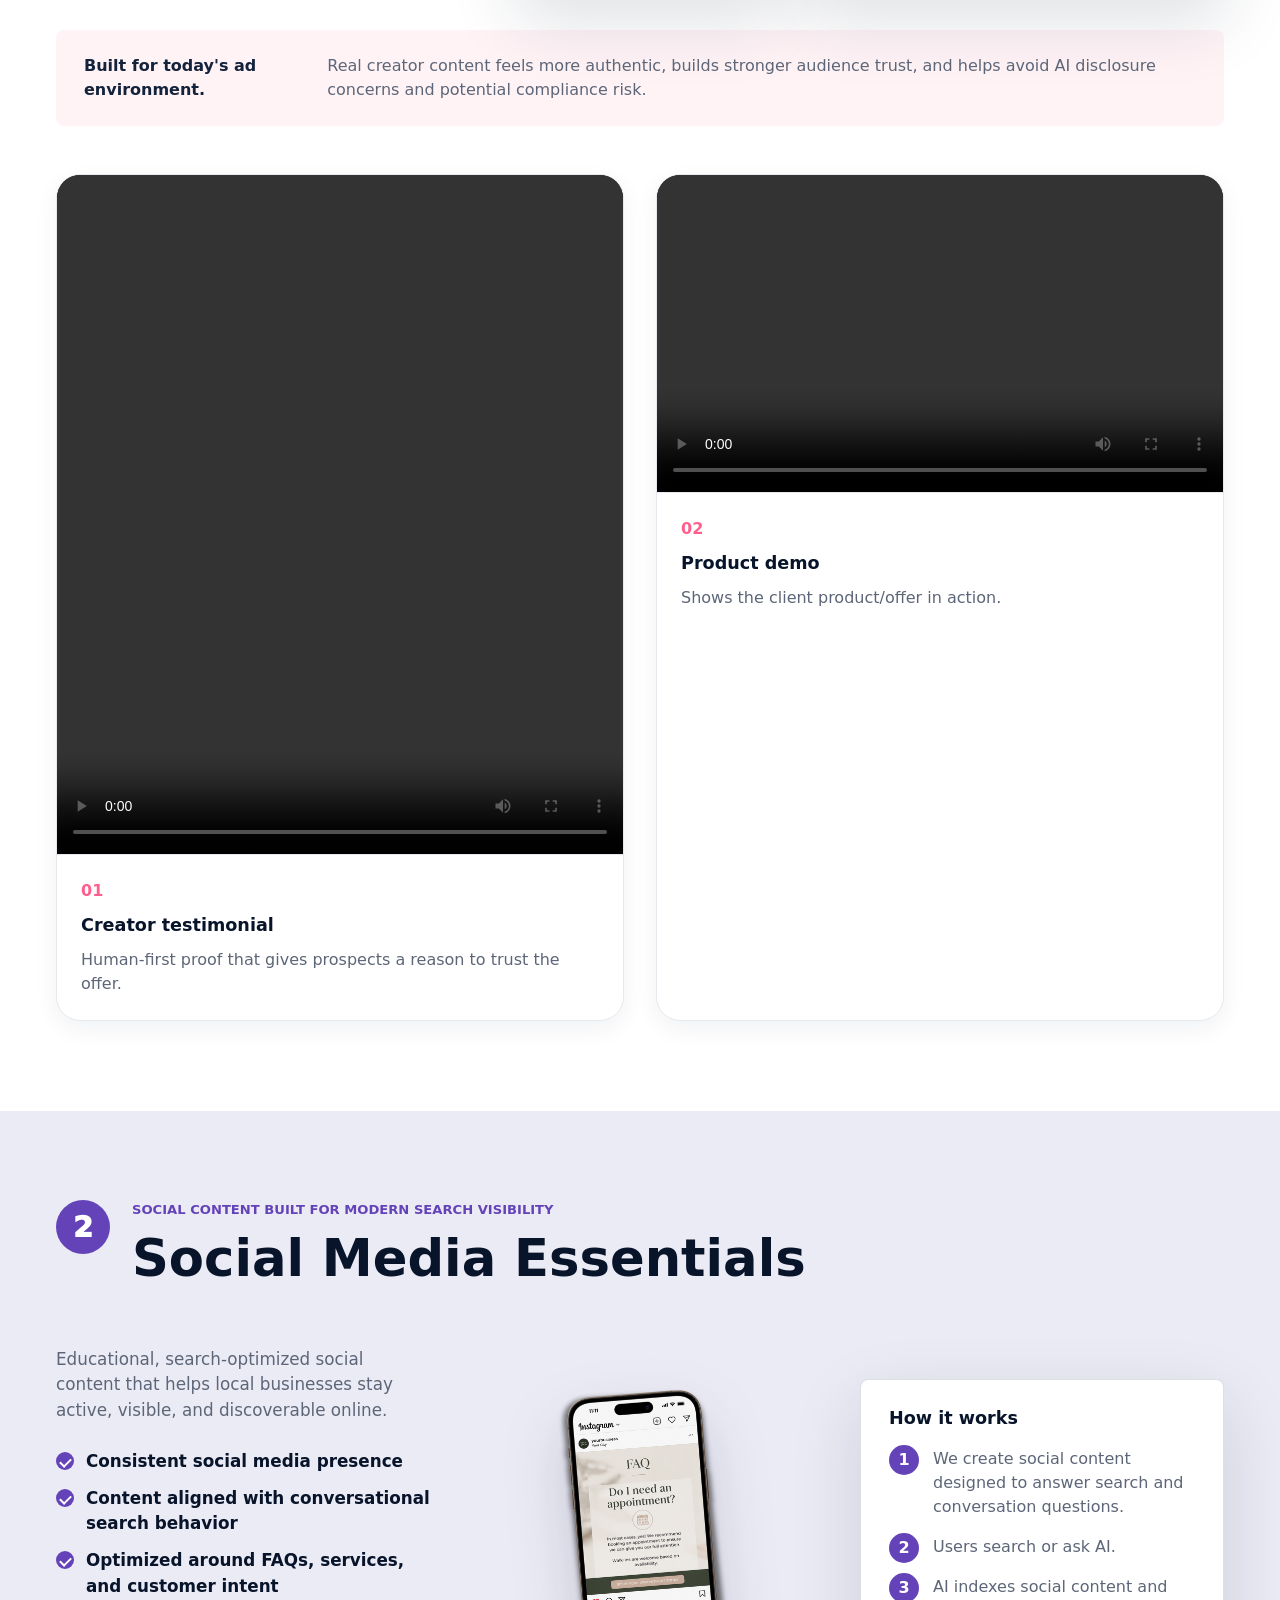
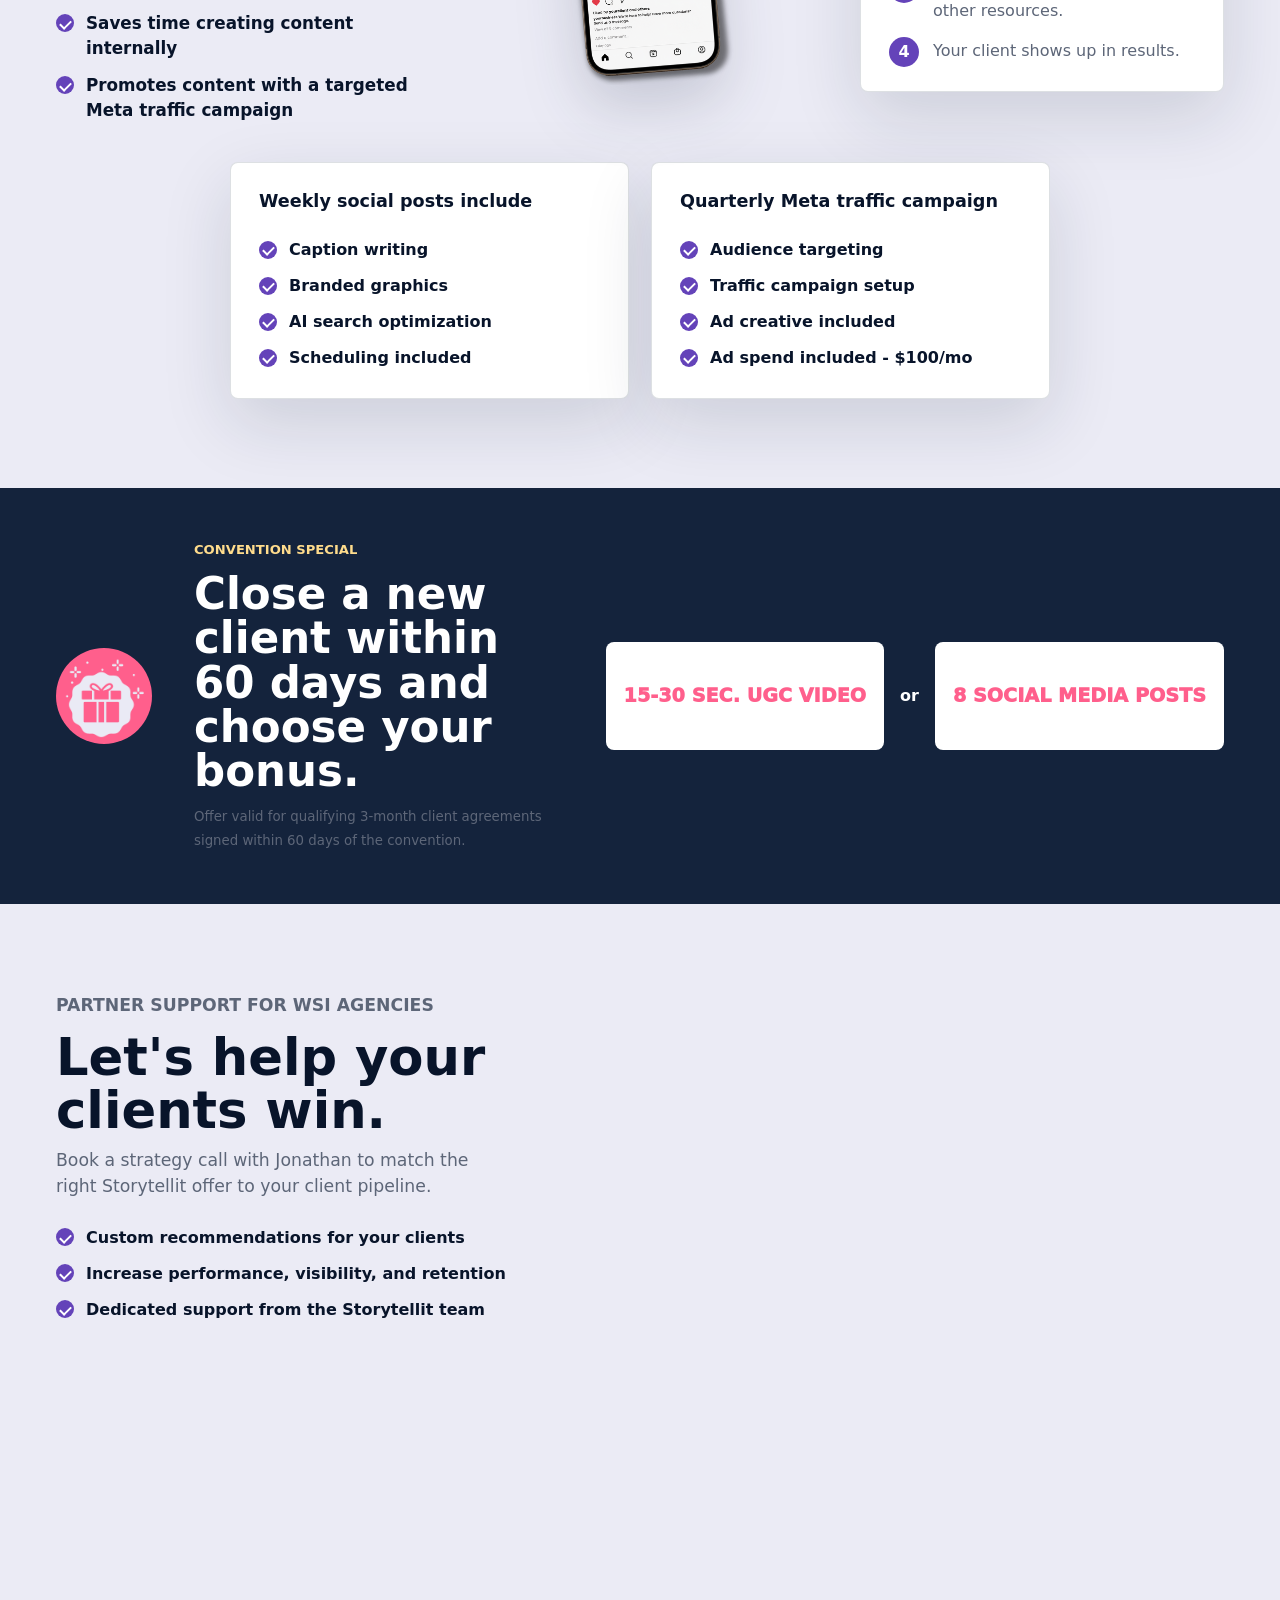
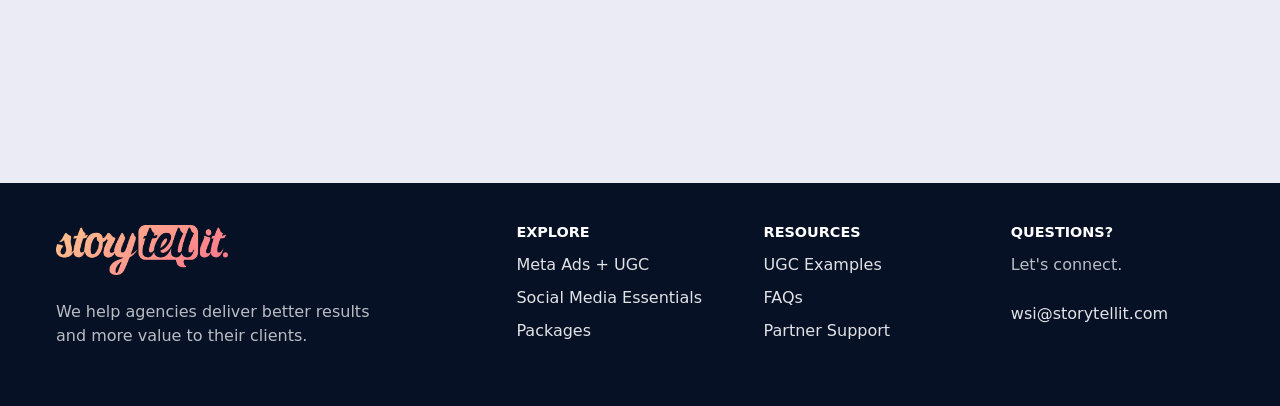
==== commit 2ff095d2: "Update index.html" ====
--- a/index.html
+++ b/index.html
@@ -29,16 +29,16 @@
       <section class="hero" id="whats-new">
         <div class="hero__content">
           <p class="eyebrow">2026 WSI Global Convention - Los Cabos</p>
-          <h1>Storytellit for WSI Agencies</h1>
+          <h1>New Ways for WSI Agencies to Win With Social + UGC</h1>
           <p class="hero__lead">
             Two powerful new ways to help your clients win: Performance UGC for
-            Meta Ads - Lead Gen and stronger visibility across search and social.
+            Meta Ads - Lead Gen and stronger visibility across search and social with Social Media Essentials.
           </p>
           <div class="hero__actions">
-            <a class="button button--primary" href="#ugc">View UGC Examples</a>
+            <a class="button button--primary" href="#ugc">Explore UGC Add-Ons</a>
             <a class="button button--outline js-book-call" href="#contact">Book a Call with Jonathan</a>
           </div>
-          <p class="trust-note">An exclusive service for our WSI Agency partners.</p>
+          <p class="trust-note">An exclusive set of services for our WSI Agency partners.</p>
         </div>
 
         <div class="hero__visual" aria-label="UGC creative examples">
